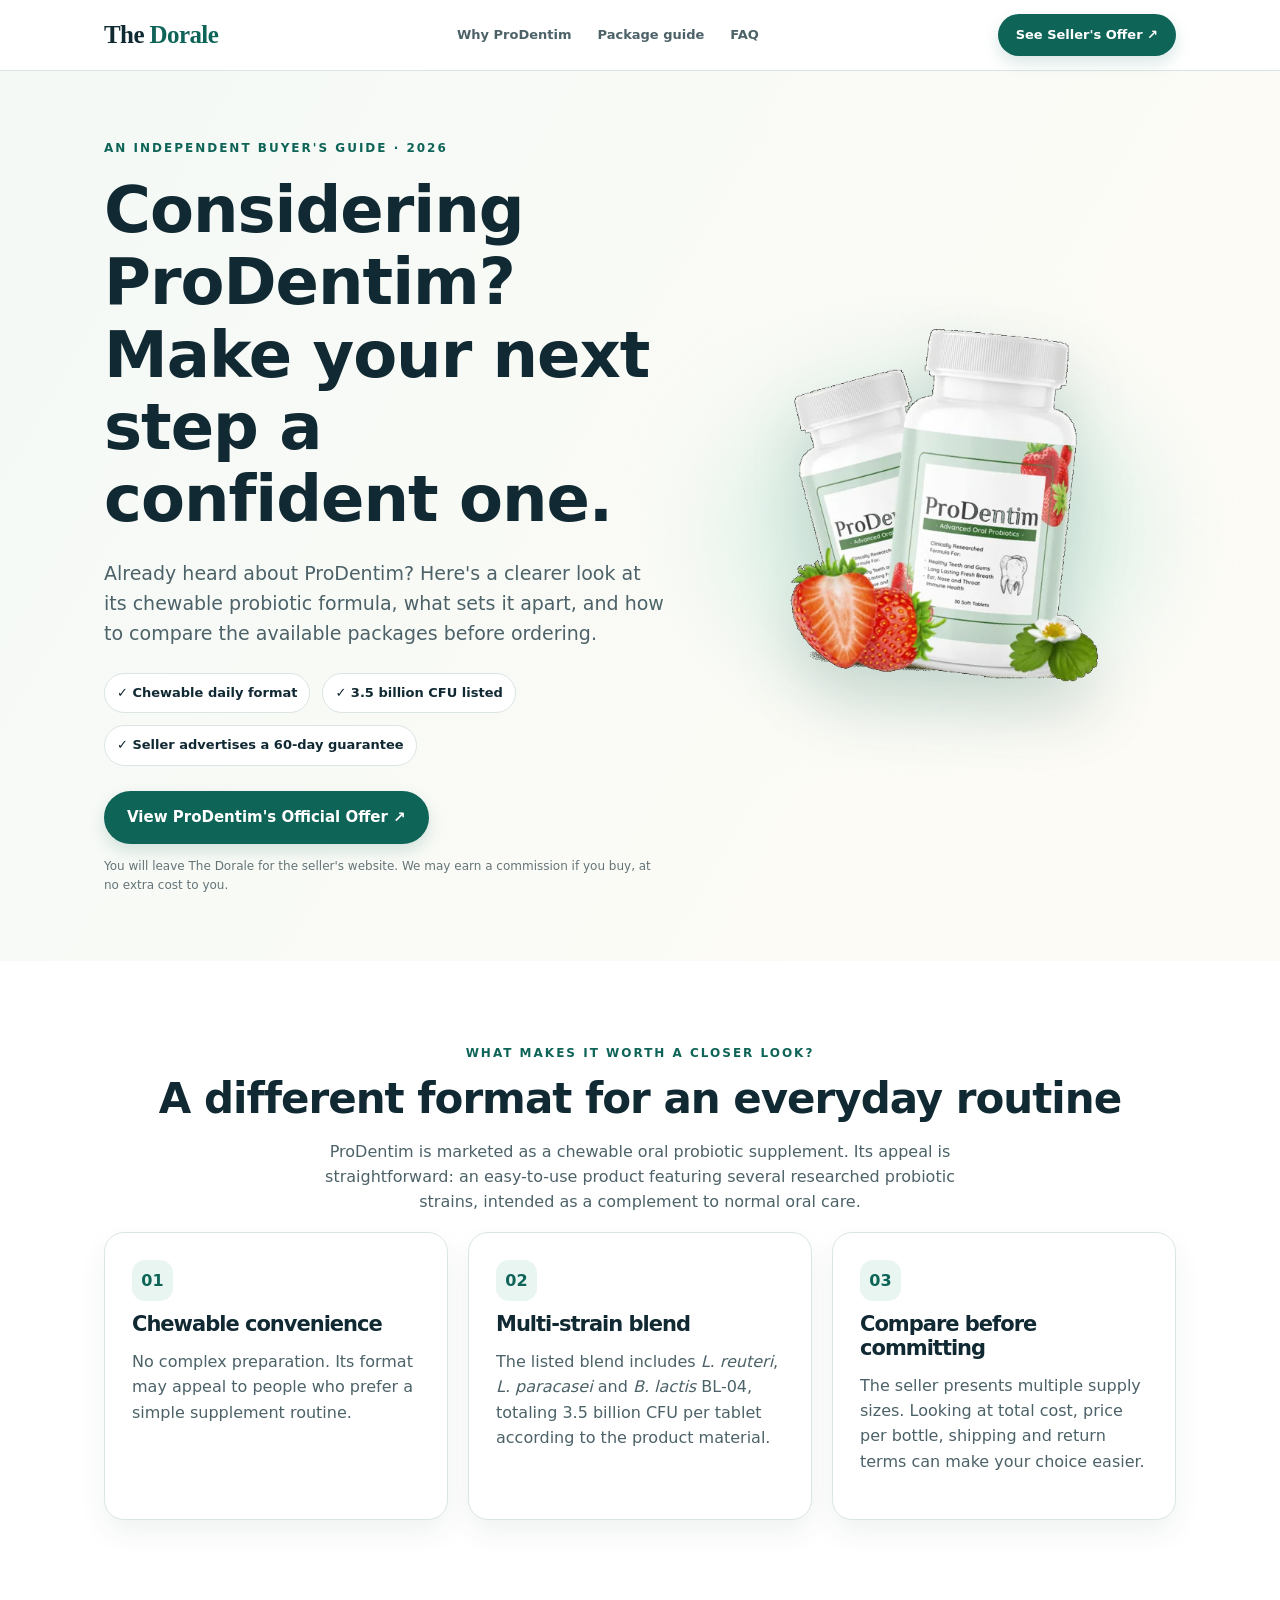
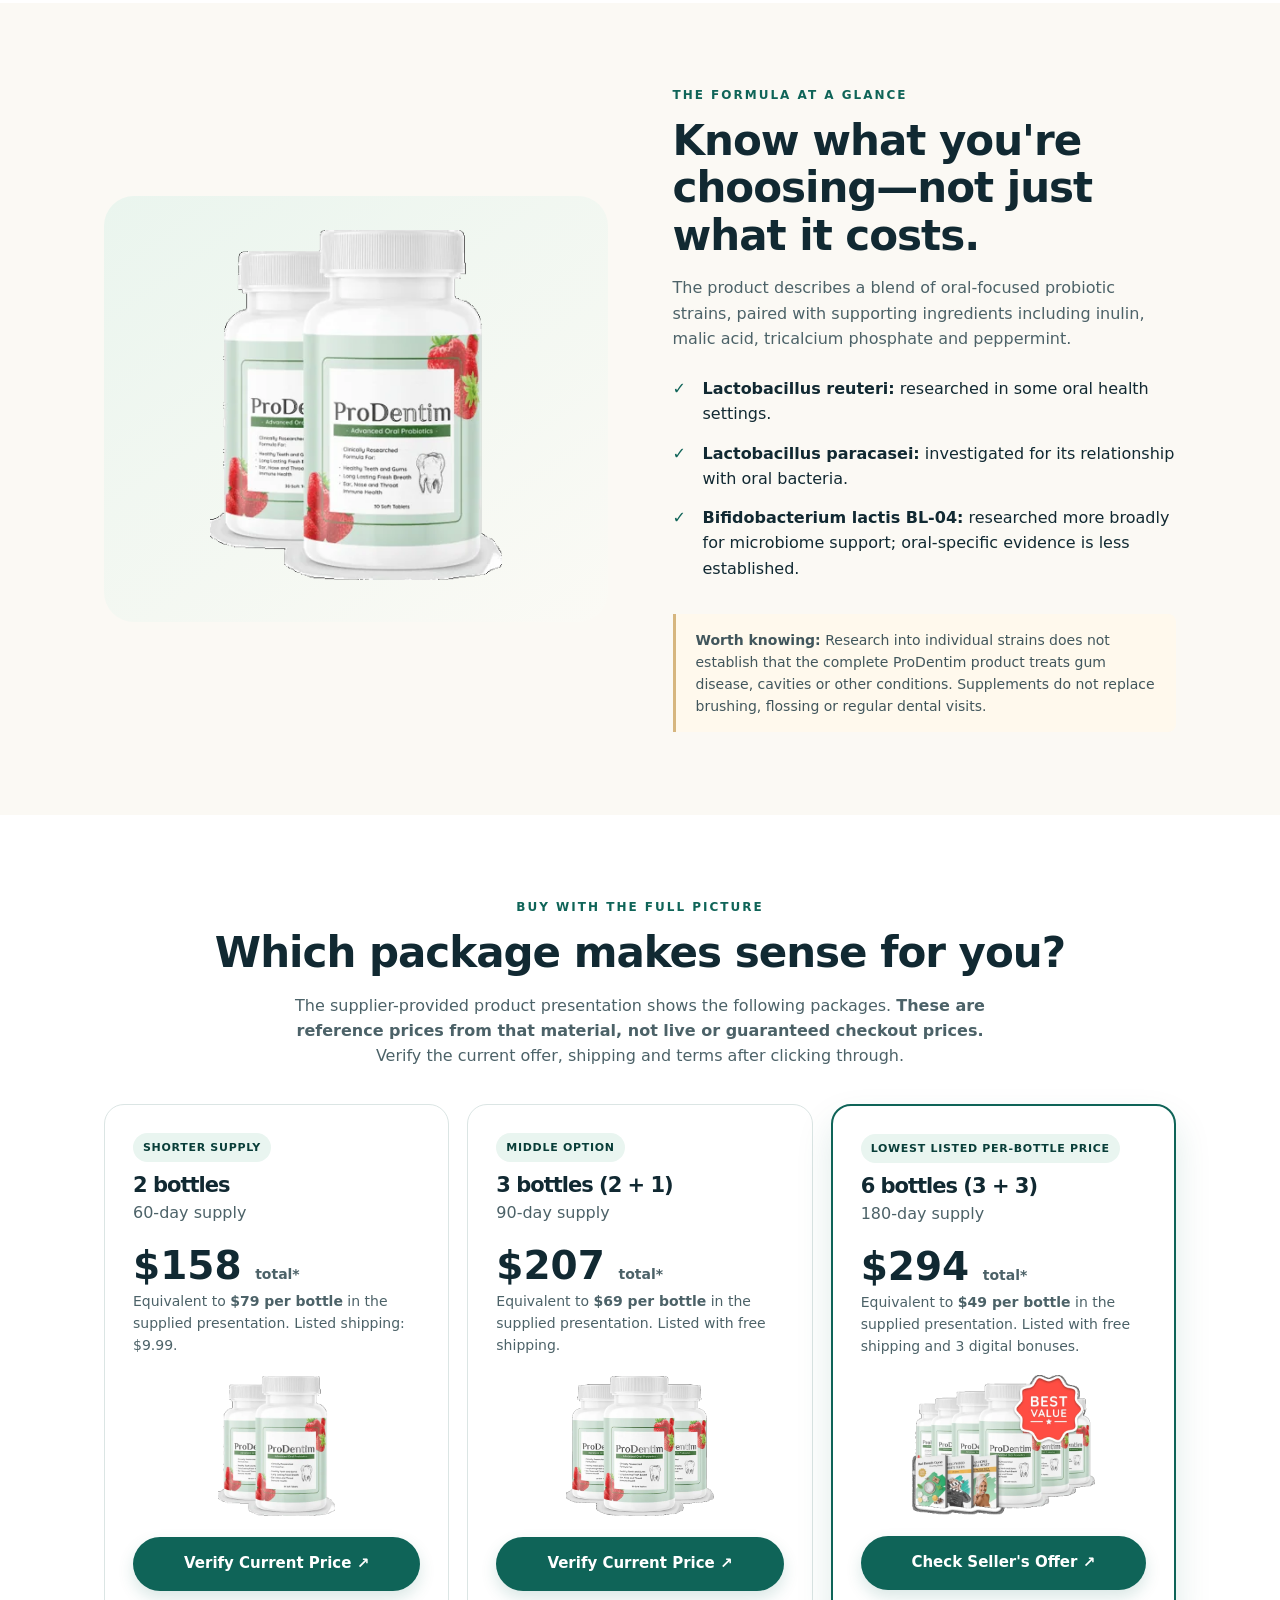
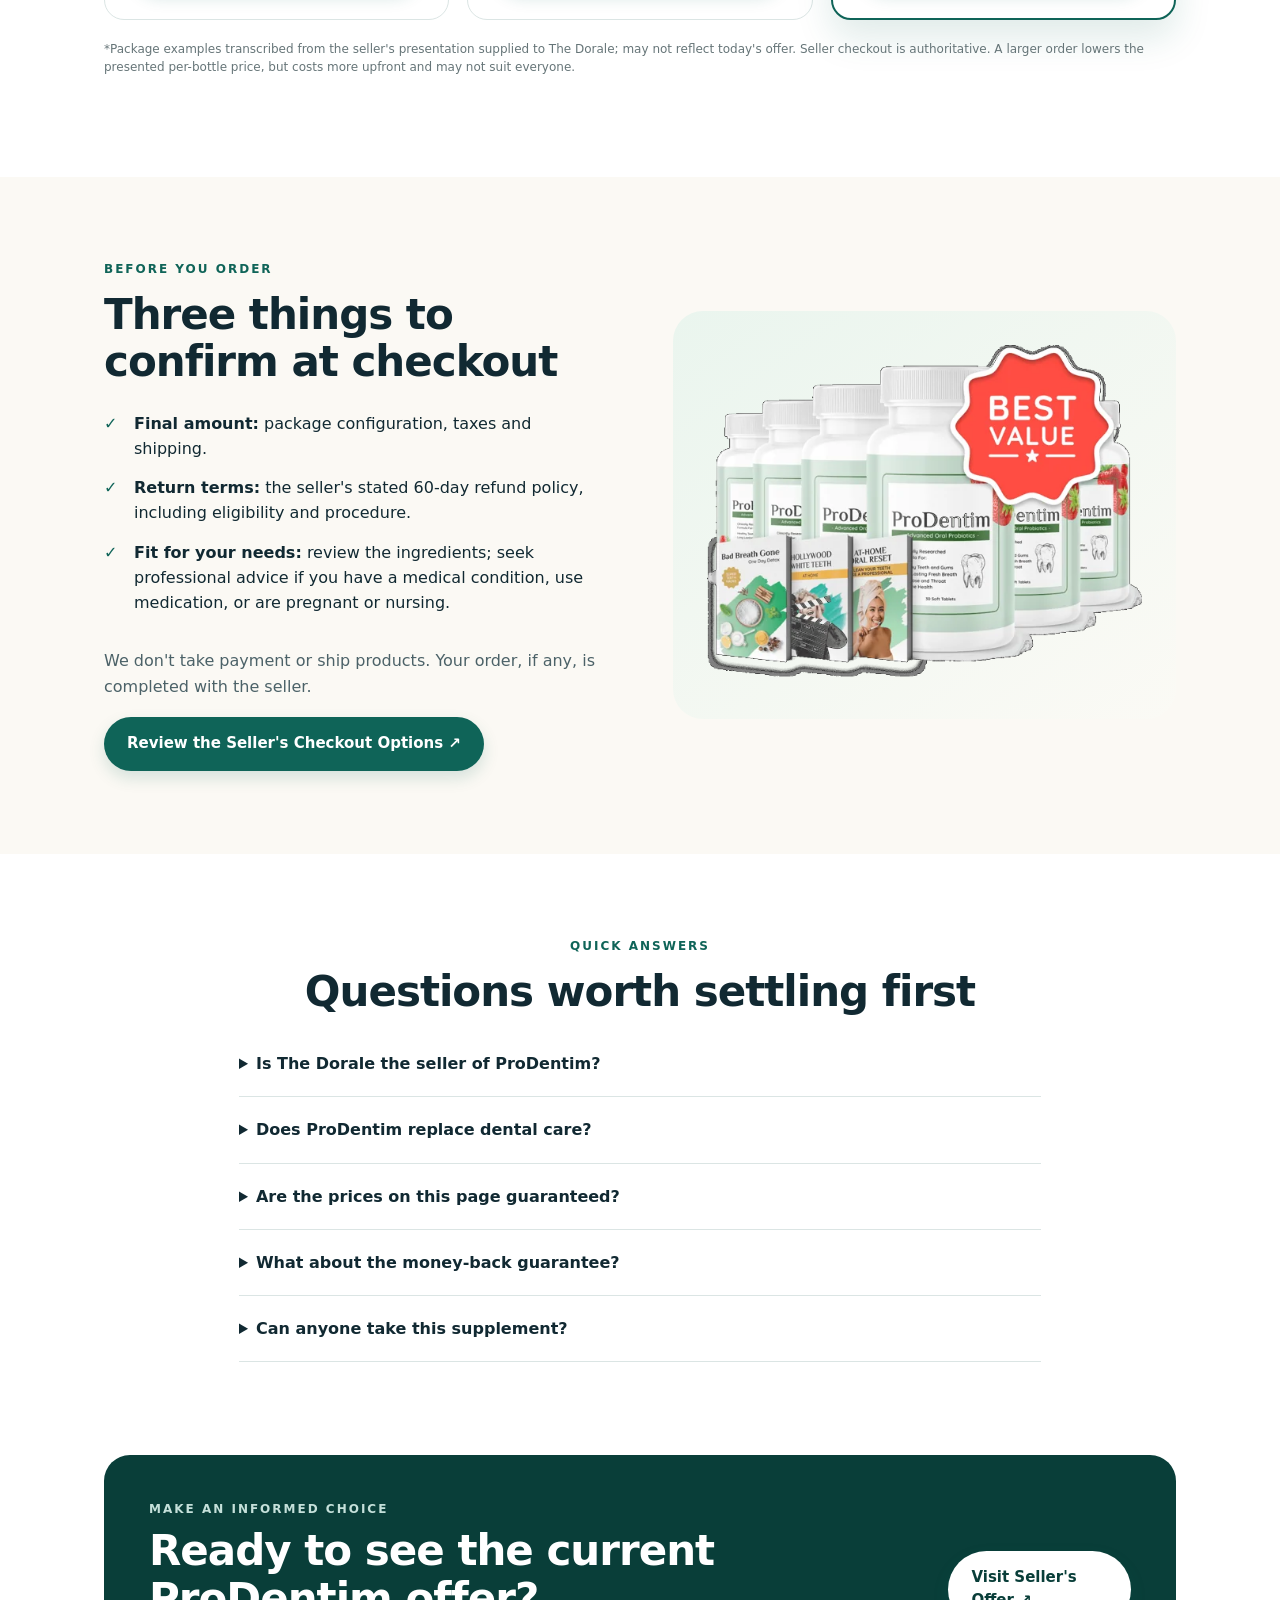
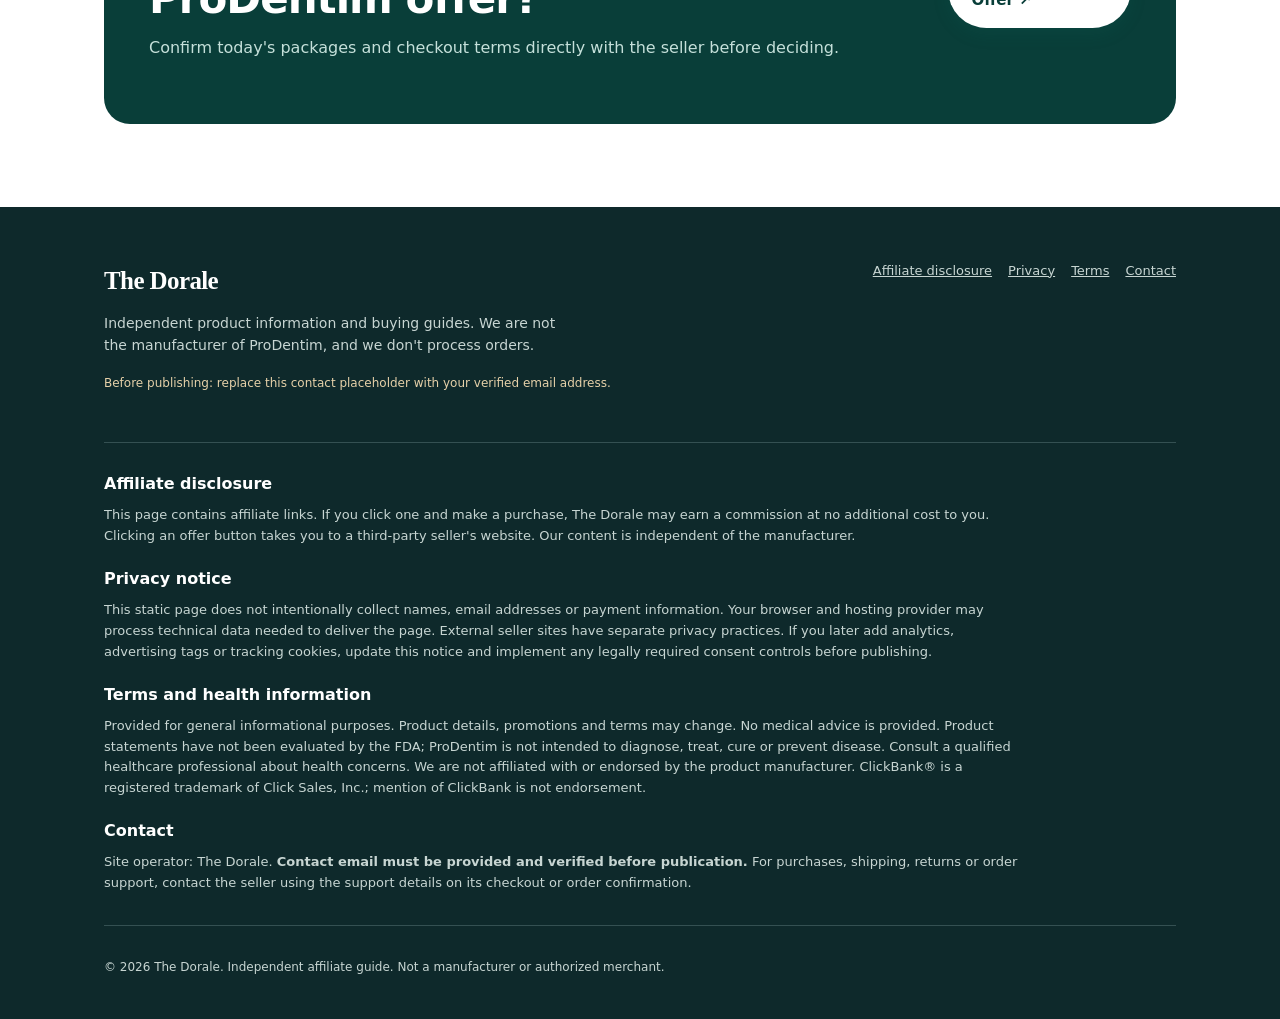
==== index.html @ 5e5d8839 "Rename index (1).html to index.html" ====
<!DOCTYPE html>
<html lang="en"><head><meta charset="utf-8"><meta name="viewport" content="width=device-width,initial-scale=1"><meta name="description" content="Explore ProDentim's oral probiotic formula, package comparison, practical considerations and the seller's current offer before you choose."><title>ProDentim Buying Guide | The Dorale</title><link rel="icon" href="[data-uri]"><style>
:root{--ink:#112932;--sub:#4c6268;--line:#dbe5e4;--forest:#0f6458;--dark:#093e39;--cream:#fbf9f4;--gold:#d6b67f;--mint:#e9f5f0}*{box-sizing:border-box}html{scroll-behavior:smooth}body{margin:0;color:var(--ink);font-family:Inter,ui-sans-serif,system-ui,-apple-system,BlinkMacSystemFont,'Segoe UI',sans-serif;background:#fff;font-size:16px;line-height:1.58}a{color:inherit}header{border-bottom:1px solid var(--line);background:#fff;position:sticky;top:0;z-index:10}nav,.wrap{max-width:1120px;margin:auto;padding-left:24px;padding-right:24px}nav{min-height:70px;display:flex;align-items:center;justify-content:space-between;gap:18px}.brand{font-family:Georgia,serif;font-size:25px;font-weight:700;letter-spacing:-.6px;text-decoration:none;white-space:nowrap}.brand span{color:var(--forest)}nav .links{display:flex;gap:26px;font-size:13px;font-weight:700;color:var(--sub)}nav .links a{text-decoration:none}nav .links a:hover{text-decoration:underline}.btn{display:inline-flex;align-items:center;justify-content:center;border-radius:100px;padding:15px 23px;border:0;background:var(--forest);color:#fff;text-decoration:none;font-weight:800;font-size:15px;box-shadow:0 7px 16px #0f645828;transition:transform .2s}.btn:hover{transform:translateY(-2px);background:var(--dark)}.btn.light{background:#fff;color:var(--dark)}.btn.small{padding:11px 18px;font-size:13px}.kicker{font-size:12px;text-transform:uppercase;letter-spacing:2px;font-weight:850;color:var(--forest)}h1,h2,h3{line-height:1.13;letter-spacing:-1px}h1{font-size:clamp(39px,5vw,66px);margin:16px 0 22px;max-width:650px}h2{font-size:clamp(29px,3.4vw,42px);margin:12px 0 16px}h3{font-size:21px;margin:12px 0}p{margin:0 0 18px;color:var(--sub)}.hero{background:linear-gradient(120deg,#f4f9f6 0%,#fcfbf6 74%);overflow:hidden}.hero-inner{display:grid;grid-template-columns:1.08fr .92fr;align-items:center;gap:30px;padding-top:68px;padding-bottom:66px}.lead{font-size:19px;max-width:615px}.hero-img{width:100%;display:block;filter:drop-shadow(0 32px 30px #123f3826)}.hero-photo{position:relative}.hero-photo:before{content:'';position:absolute;inset:11% 6% 4%;background:#ddf0e6;border-radius:50%;filter:blur(45px)}.hero-photo img{position:relative}.minor{color:#647477;font-size:12px;margin-top:13px}.tags{display:flex;flex-wrap:wrap;gap:12px;margin:25px 0}.tag{background:#fff;border:1px solid var(--line);border-radius:100px;padding:9px 12px;font-size:13px;color:var(--ink);font-weight:650}.section{padding:83px 0}.center{text-align:center}.center p{max-width:690px;margin-left:auto;margin-right:auto}.grid3{display:grid;grid-template-columns:repeat(3,minmax(0,1fr));gap:20px}.card{border:1px solid var(--line);border-radius:20px;padding:27px;background:#fff;box-shadow:0 13px 28px #073b3110}.number{display:inline-flex;align-items:center;justify-content:center;width:41px;height:41px;background:var(--mint);color:var(--forest);font-weight:900;border-radius:13px}.split{display:grid;grid-template-columns:1fr 1fr;gap:65px;align-items:center}.figure{background:linear-gradient(145deg,#eaf5ee,#fbfaf5);border-radius:30px;padding:34px;text-align:center}.figure img{width:100%;max-width:460px;max-height:350px;object-fit:contain}.checks{padding:0;margin:18px 0 26px;list-style:none}.checks li{padding:7px 0 7px 30px;position:relative}.checks li:before{content:'✓';position:absolute;left:0;color:var(--forest);font-weight:900}.offwhite{background:var(--cream)}.compare{display:grid;grid-template-columns:repeat(3,1fr);gap:18px;margin-top:35px}.price{border-radius:20px;border:1px solid var(--line);background:#fff;padding:28px;display:flex;flex-direction:column}.price.featured{border:2px solid var(--forest);box-shadow:0 18px 36px #0f645821}.pill{display:inline-block;align-self:flex-start;font-size:11px;letter-spacing:.7px;text-transform:uppercase;background:var(--mint);color:var(--dark);border-radius:80px;padding:6px 10px;font-weight:900}.price h3{margin-bottom:2px}.amount{font-weight:900;font-size:39px;color:var(--ink);line-height:1.2}.amount small{font-size:14px;font-weight:600;color:var(--sub)}.price .desc{font-size:14px;flex:1}.price .btn{margin-top:12px}.fine{font-size:12px;line-height:1.5;color:#667578}.banner{background:var(--dark);border-radius:26px;color:#fff;padding:45px;display:flex;align-items:center;justify-content:space-between;gap:25px}.banner p,.banner .kicker{color:#c5e0da}.banner h2{margin:8px 0 13px}.caution{border-left:3px solid var(--gold);padding:15px 20px;background:#fff9ed;font-size:14px;color:#41565c;border-radius:0 8px 8px 0}.faq details{border-bottom:1px solid var(--line);padding:20px 0}.faq summary{font-weight:800;cursor:pointer}.faq details p{padding-top:14px;margin-bottom:4px}.foot{background:#0e292b;color:#d5e2df;padding:54px 0 25px}.foot p,.foot a{color:#c7d5d2}.foot a{font-size:13px}.foot .brand{color:#fff}.foot-row{display:flex;justify-content:space-between;gap:30px;align-items:flex-start}.foot-links{display:flex;flex-wrap:wrap;gap:16px}.divider{height:1px;background:#345052;margin:32px 0}.policy{font-size:13px}.policy h3{font-size:16px;letter-spacing:0;margin-top:24px;color:#fff}.policy p{font-size:13px;max-width:920px}.sticky{display:none}.inline-link{color:var(--forest);font-weight:700}button{cursor:pointer}@media(max-width:800px){nav{min-height:64px}nav .links{display:none}.hero-inner,.split{grid-template-columns:1fr}.hero-inner{padding-top:42px;padding-bottom:44px}.hero-photo{max-width:530px;margin:auto}.grid3,.compare{grid-template-columns:1fr}.section{padding:60px 0}.split{gap:24px}.banner{display:block;padding:30px}.banner .btn{margin-top:10px}.foot-row{display:block}.foot-links{margin-top:24px}.sticky{display:block;position:fixed;bottom:0;z-index:12;left:0;right:0;background:#fffffff5;border-top:1px solid var(--line);padding:11px 18px;backdrop-filter:blur(10px)}.sticky .btn{width:100%}body{padding-bottom:70px}.btn.small{font-size:12px}}@media(prefers-reduced-motion:reduce){html{scroll-behavior:auto}.btn{transition:none}}
</style></head><body>
<header><nav><a class="brand" href="#top">The <span>Dorale</span></a><div class="links"><a href="#why">Why ProDentim</a><a href="#packages">Package guide</a><a href="#faq">FAQ</a></div><a class="btn small" href="https://31a717w-fi6vs-acwng61nw85f.hop.clickbank.net" target="_blank" rel="nofollow sponsored noopener">See Seller's Offer ↗</a></nav></header>
<main id="top"><section class="hero"><div class="wrap hero-inner"><div><div class="kicker">An independent buyer's guide · 2026</div><h1>Considering ProDentim? Make your next step a confident one.</h1><p class="lead">Already heard about ProDentim? Here's a clearer look at its chewable probiotic formula, what sets it apart, and how to compare the available packages before ordering.</p><div class="tags"><span class="tag">✓ Chewable daily format</span><span class="tag">✓ 3.5 billion CFU listed</span><span class="tag">✓ Seller advertises a 60-day guarantee</span></div><a class="btn" href="https://31a717w-fi6vs-acwng61nw85f.hop.clickbank.net" target="_blank" rel="nofollow sponsored noopener">View ProDentim's Official Offer ↗</a><div class="minor">You will leave The Dorale for the seller's website. We may earn a commission if you buy, at no extra cost to you.</div></div><div class="hero-photo"><img class="hero-img" src="[data-uri]" alt="ProDentim probiotic supplement bottles with fruit"></div></div></section>
<section class="section" id="why"><div class="wrap"><div class="center"><div class="kicker">What makes it worth a closer look?</div><h2>A different format for an everyday routine</h2><p>ProDentim is marketed as a chewable oral probiotic supplement. Its appeal is straightforward: an easy-to-use product featuring several researched probiotic strains, intended as a complement to normal oral care.</p></div><div class="grid3"><article class="card"><div class="number">01</div><h3>Chewable convenience</h3><p>No complex preparation. Its format may appeal to people who prefer a simple supplement routine.</p></article><article class="card"><div class="number">02</div><h3>Multi-strain blend</h3><p>The listed blend includes <em>L. reuteri</em>, <em>L. paracasei</em> and <em>B. lactis</em> BL-04, totaling 3.5 billion CFU per tablet according to the product material.</p></article><article class="card"><div class="number">03</div><h3>Compare before committing</h3><p>The seller presents multiple supply sizes. Looking at total cost, price per bottle, shipping and return terms can make your choice easier.</p></article></div></div></section>
<section class="section offwhite"><div class="wrap split"><div class="figure"><img loading="lazy" src="[data-uri]" alt="ProDentim bottle product photograph"></div><div><div class="kicker">The formula at a glance</div><h2>Know what you're choosing—not just what it costs.</h2><p>The product describes a blend of oral-focused probiotic strains, paired with supporting ingredients including inulin, malic acid, tricalcium phosphate and peppermint.</p><ul class="checks"><li><strong>Lactobacillus reuteri:</strong> researched in some oral health settings.</li><li><strong>Lactobacillus paracasei:</strong> investigated for its relationship with oral bacteria.</li><li><strong>Bifidobacterium lactis BL-04:</strong> researched more broadly for microbiome support; oral-specific evidence is less established.</li></ul><div class="caution"><strong>Worth knowing:</strong> Research into individual strains does not establish that the complete ProDentim product treats gum disease, cavities or other conditions. Supplements do not replace brushing, flossing or regular dental visits.</div></div></div></section>
<section class="section" id="packages"><div class="wrap"><div class="center"><div class="kicker">Buy with the full picture</div><h2>Which package makes sense for you?</h2><p>The supplier-provided product presentation shows the following packages. <strong>These are reference prices from that material, not live or guaranteed checkout prices.</strong> Verify the current offer, shipping and terms after clicking through.</p></div><div class="compare"><article class="price"><span class="pill">Shorter supply</span><h3>2 bottles</h3><p>60-day supply</p><div class="amount">$158 <small>total*</small></div><p class="desc">Equivalent to <strong>$79 per bottle</strong> in the supplied presentation. Listed shipping: $9.99.</p><img loading="lazy" src="[data-uri]" alt="ProDentim bottles" style="max-height:140px;object-fit:contain;margin-bottom:9px"><a class="btn" href="https://31a717w-fi6vs-acwng61nw85f.hop.clickbank.net" target="_blank" rel="nofollow sponsored noopener">Verify Current Price ↗</a></article><article class="price"><span class="pill">Middle option</span><h3>3 bottles (2 + 1)</h3><p>90-day supply</p><div class="amount">$207 <small>total*</small></div><p class="desc">Equivalent to <strong>$69 per bottle</strong> in the supplied presentation. Listed with free shipping.</p><img loading="lazy" src="[data-uri]" alt="Three ProDentim bottles" style="max-height:140px;object-fit:contain;margin-bottom:9px"><a class="btn" href="https://31a717w-fi6vs-acwng61nw85f.hop.clickbank.net" target="_blank" rel="nofollow sponsored noopener">Verify Current Price ↗</a></article><article class="price featured"><span class="pill">Lowest listed per-bottle price</span><h3>6 bottles (3 + 3)</h3><p>180-day supply</p><div class="amount">$294 <small>total*</small></div><p class="desc">Equivalent to <strong>$49 per bottle</strong> in the supplied presentation. Listed with free shipping and 3 digital bonuses.</p><img loading="lazy" src="[data-uri]" alt="Six ProDentim bottles" style="max-height:140px;object-fit:contain;margin-bottom:9px"><a class="btn" href="https://31a717w-fi6vs-acwng61nw85f.hop.clickbank.net" target="_blank" rel="nofollow sponsored noopener">Check Seller's Offer ↗</a></article></div><p class="fine" style="margin-top:20px">*Package examples transcribed from the seller's presentation supplied to The Dorale; may not reflect today's offer. Seller checkout is authoritative. A larger order lowers the presented per-bottle price, but costs more upfront and may not suit everyone.</p></div></section>
<section class="section offwhite"><div class="wrap split"><div><div class="kicker">Before you order</div><h2>Three things to confirm at checkout</h2><ul class="checks"><li><strong>Final amount:</strong> package configuration, taxes and shipping.</li><li><strong>Return terms:</strong> the seller's stated 60-day refund policy, including eligibility and procedure.</li><li><strong>Fit for your needs:</strong> review the ingredients; seek professional advice if you have a medical condition, use medication, or are pregnant or nursing.</li></ul><p>We don't take payment or ship products. Your order, if any, is completed with the seller.</p><a class="btn" href="https://31a717w-fi6vs-acwng61nw85f.hop.clickbank.net" target="_blank" rel="nofollow sponsored noopener">Review the Seller's Checkout Options ↗</a></div><div class="figure"><img loading="lazy" src="[data-uri]" alt="ProDentim multi-bottle pack"></div></div></section>
<section class="section" id="faq"><div class="wrap" style="max-width:850px"><div class="center"><div class="kicker">Quick answers</div><h2>Questions worth settling first</h2></div><div class="faq"><details><summary>Is The Dorale the seller of ProDentim?</summary><p>No. The Dorale is an independent affiliate information site. All ordering and payment take place on the linked seller's website; we may receive a commission.</p></details><details><summary>Does ProDentim replace dental care?</summary><p>No. It should not replace routine brushing, flossing, regular dental appointments, or prescribed care. The overall product has not been established as a treatment for oral disease.</p></details><details><summary>Are the prices on this page guaranteed?</summary><p>No. We display package examples from a supplier-provided presentation. The seller's live checkout controls final price, taxes, shipping and availability.</p></details><details><summary>What about the money-back guarantee?</summary><p>The supplied seller materials advertise a 60-day money-back guarantee. Please review the current written refund policy and conditions directly on the seller's website before purchasing.</p></details><details><summary>Can anyone take this supplement?</summary><p>Not necessarily. Review the ingredients and consult an appropriate healthcare professional before using supplements, particularly if you have health conditions, take medication, or are pregnant or nursing.</p></details></div></div></section>
<section class="section" style="padding-top:10px"><div class="wrap"><div class="banner"><div><div class="kicker">Make an informed choice</div><h2>Ready to see the current ProDentim offer?</h2><p>Confirm today's packages and checkout terms directly with the seller before deciding.</p></div><a class="btn light" href="https://31a717w-fi6vs-acwng61nw85f.hop.clickbank.net" target="_blank" rel="nofollow sponsored noopener">Visit Seller's Offer ↗</a></div></div></section></main>
<footer class="foot"><div class="wrap"><div class="foot-row"><div><div class="brand">The Dorale</div><p style="max-width:475px;margin-top:12px;font-size:14px">Independent product information and buying guides. We are not the manufacturer of ProDentim, and we don't process orders.</p><p class="fine" style="color:#e6d1a9">Before publishing: replace this contact placeholder with your verified email address.</p></div><div class="foot-links"><a href="#affiliate">Affiliate disclosure</a><a href="#privacy">Privacy</a><a href="#terms">Terms</a><a href="#contact">Contact</a></div></div><div class="divider"></div><div class="policy"><section id="affiliate"><h3>Affiliate disclosure</h3><p>This page contains affiliate links. If you click one and make a purchase, The Dorale may earn a commission at no additional cost to you. Clicking an offer button takes you to a third-party seller's website. Our content is independent of the manufacturer.</p></section><section id="privacy"><h3>Privacy notice</h3><p>This static page does not intentionally collect names, email addresses or payment information. Your browser and hosting provider may process technical data needed to deliver the page. External seller sites have separate privacy practices. If you later add analytics, advertising tags or tracking cookies, update this notice and implement any legally required consent controls before publishing.</p></section><section id="terms"><h3>Terms and health information</h3><p>Provided for general informational purposes. Product details, promotions and terms may change. No medical advice is provided. Product statements have not been evaluated by the FDA; ProDentim is not intended to diagnose, treat, cure or prevent disease. Consult a qualified healthcare professional about health concerns. We are not affiliated with or endorsed by the product manufacturer. ClickBank® is a registered trademark of Click Sales, Inc.; mention of ClickBank is not endorsement.</p></section><section id="contact"><h3>Contact</h3><p>Site operator: The Dorale. <strong>Contact email must be provided and verified before publication.</strong> For purchases, shipping, returns or order support, contact the seller using the support details on its checkout or order confirmation.</p></section></div><div class="divider"></div><p class="fine" style="color:#c7d5d2">© 2026 The Dorale. Independent affiliate guide. Not a manufacturer or authorized merchant.</p></div></footer>
<div class="sticky"><a class="btn" href="https://31a717w-fi6vs-acwng61nw85f.hop.clickbank.net" target="_blank" rel="nofollow sponsored noopener">Check Current ProDentim Offer ↗</a></div></body></html>
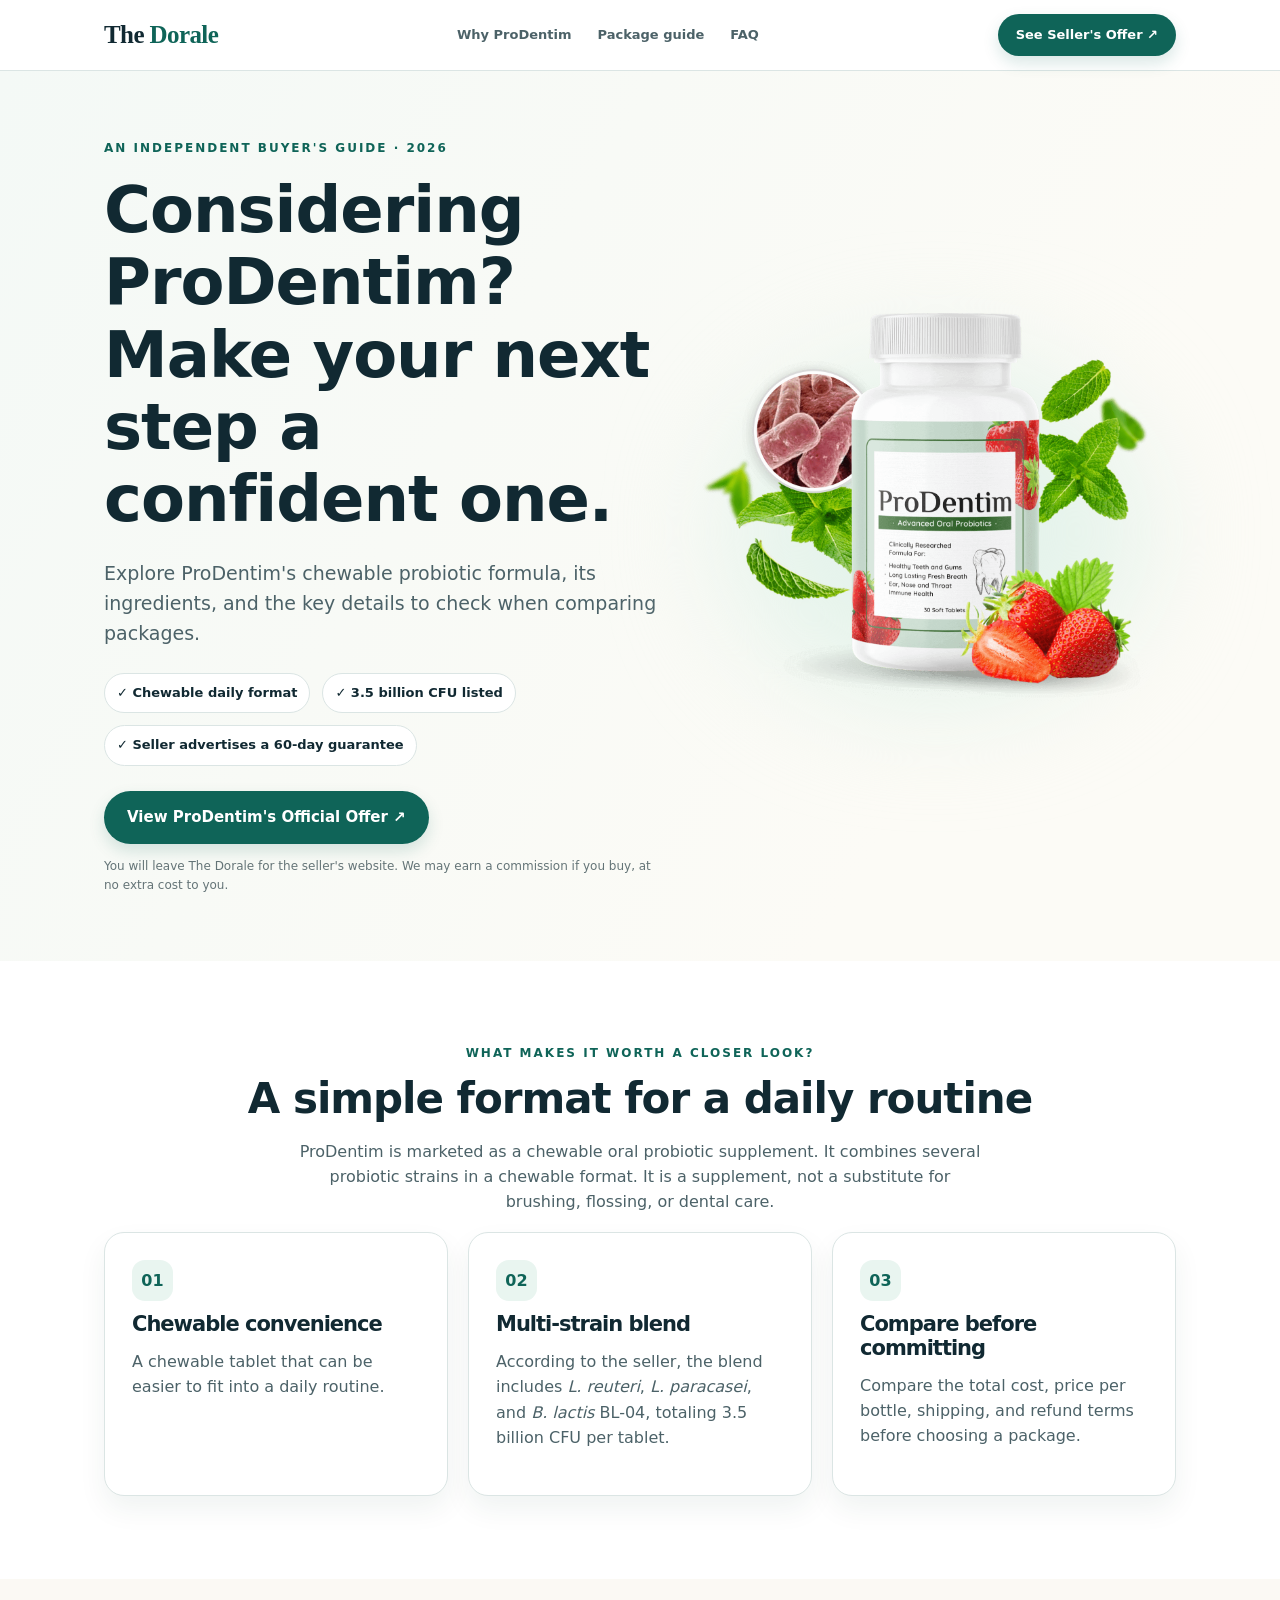
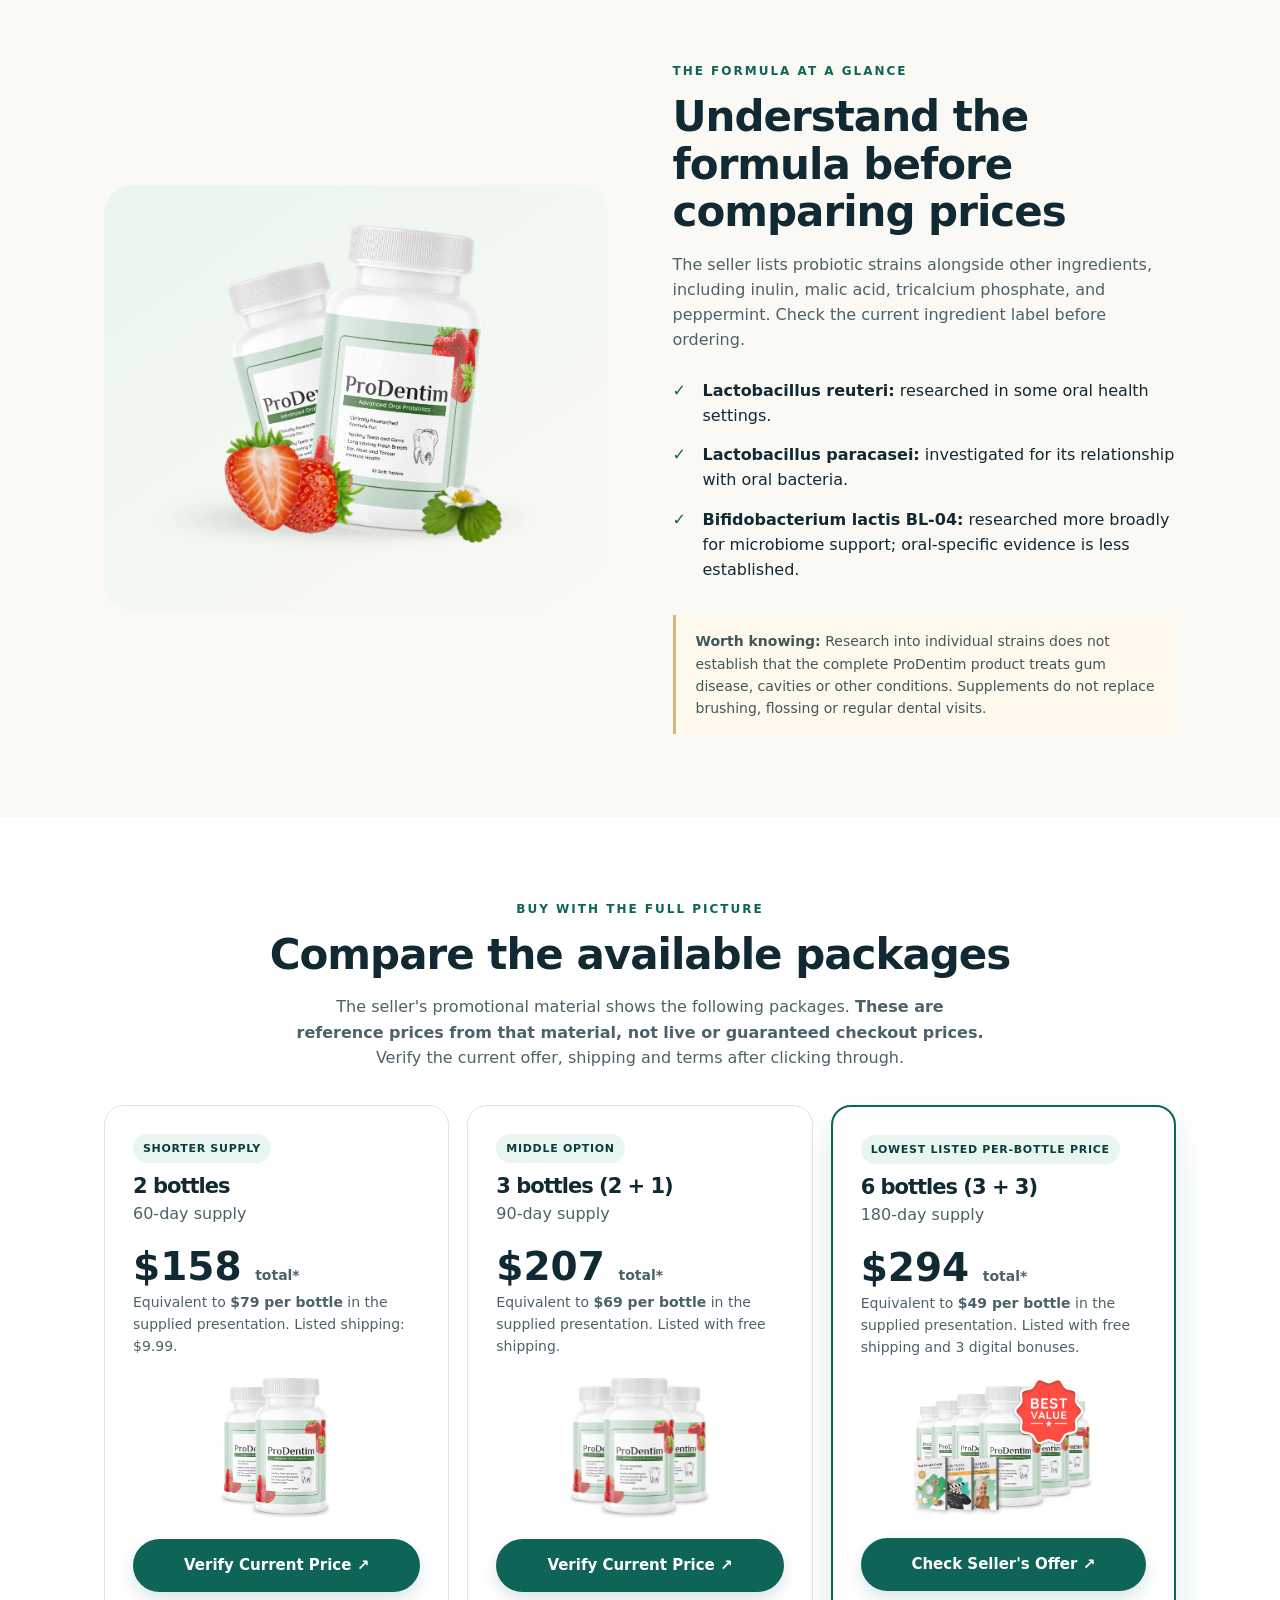
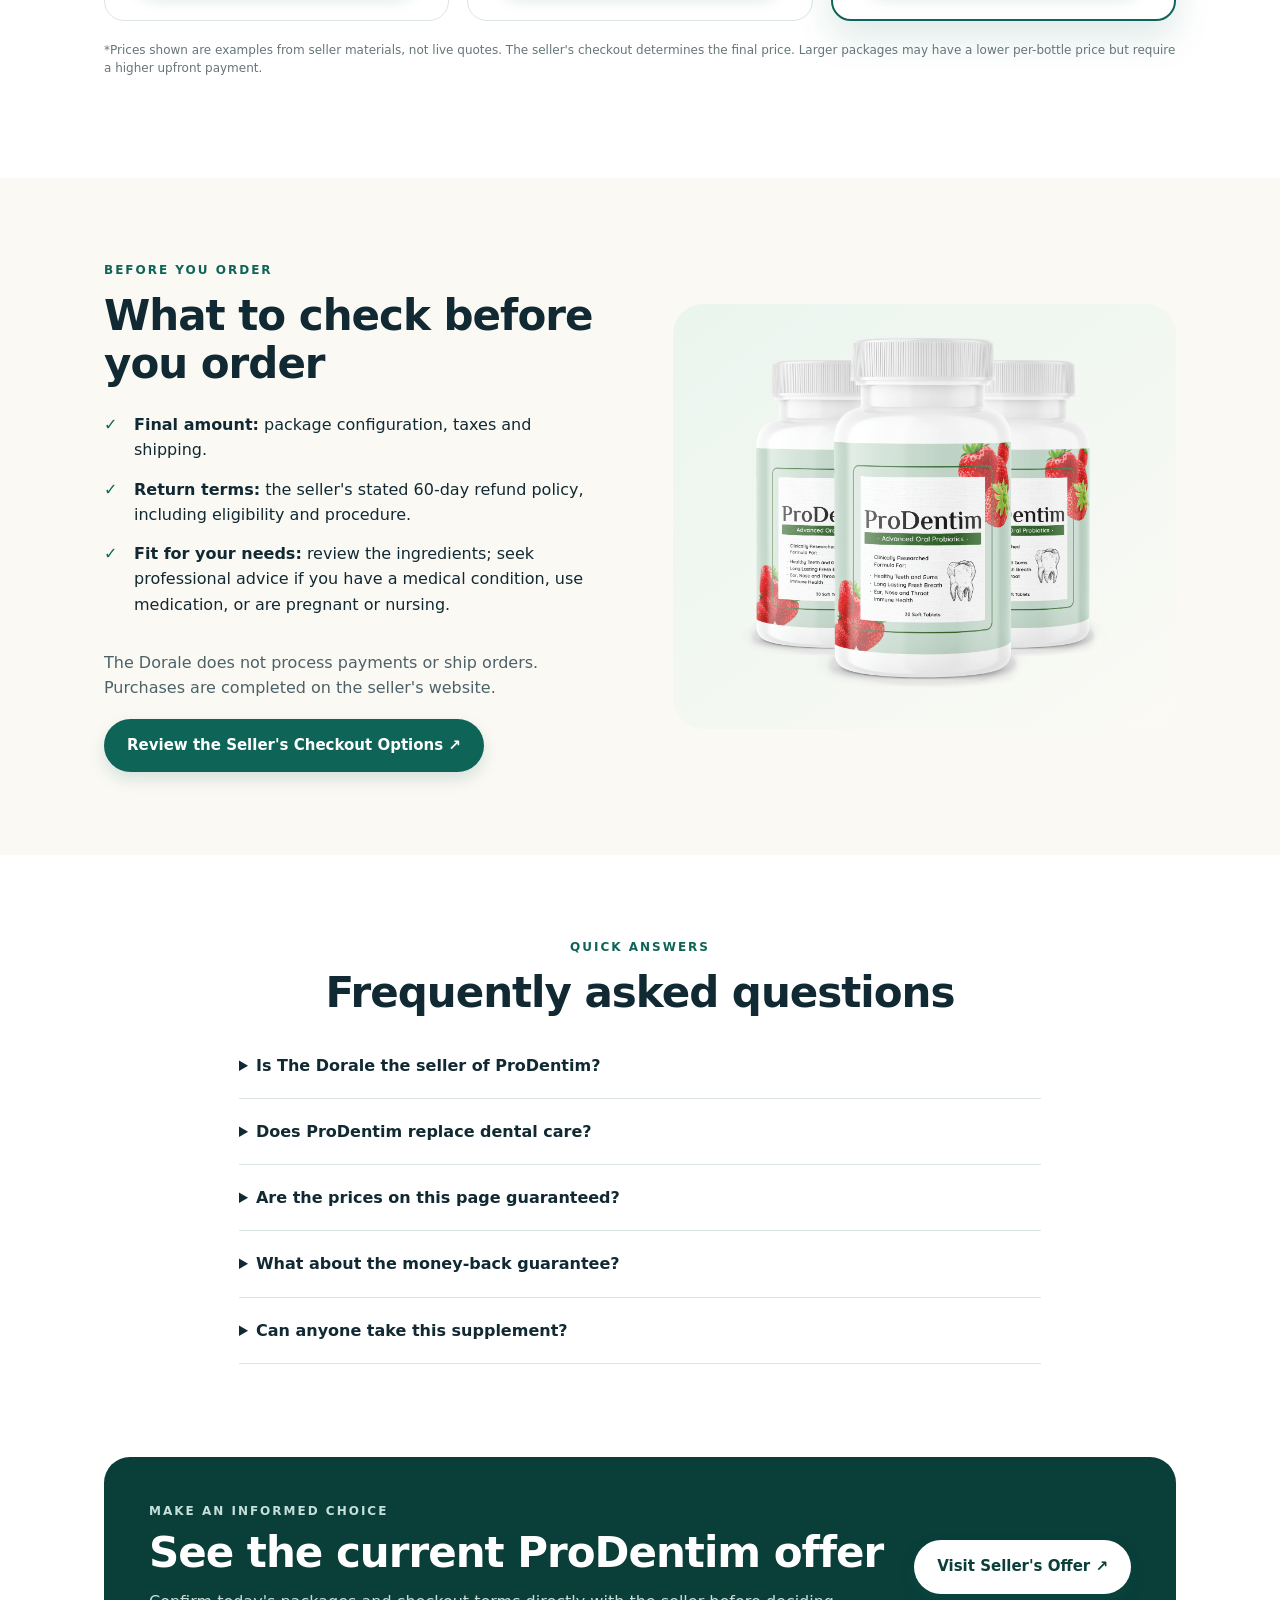
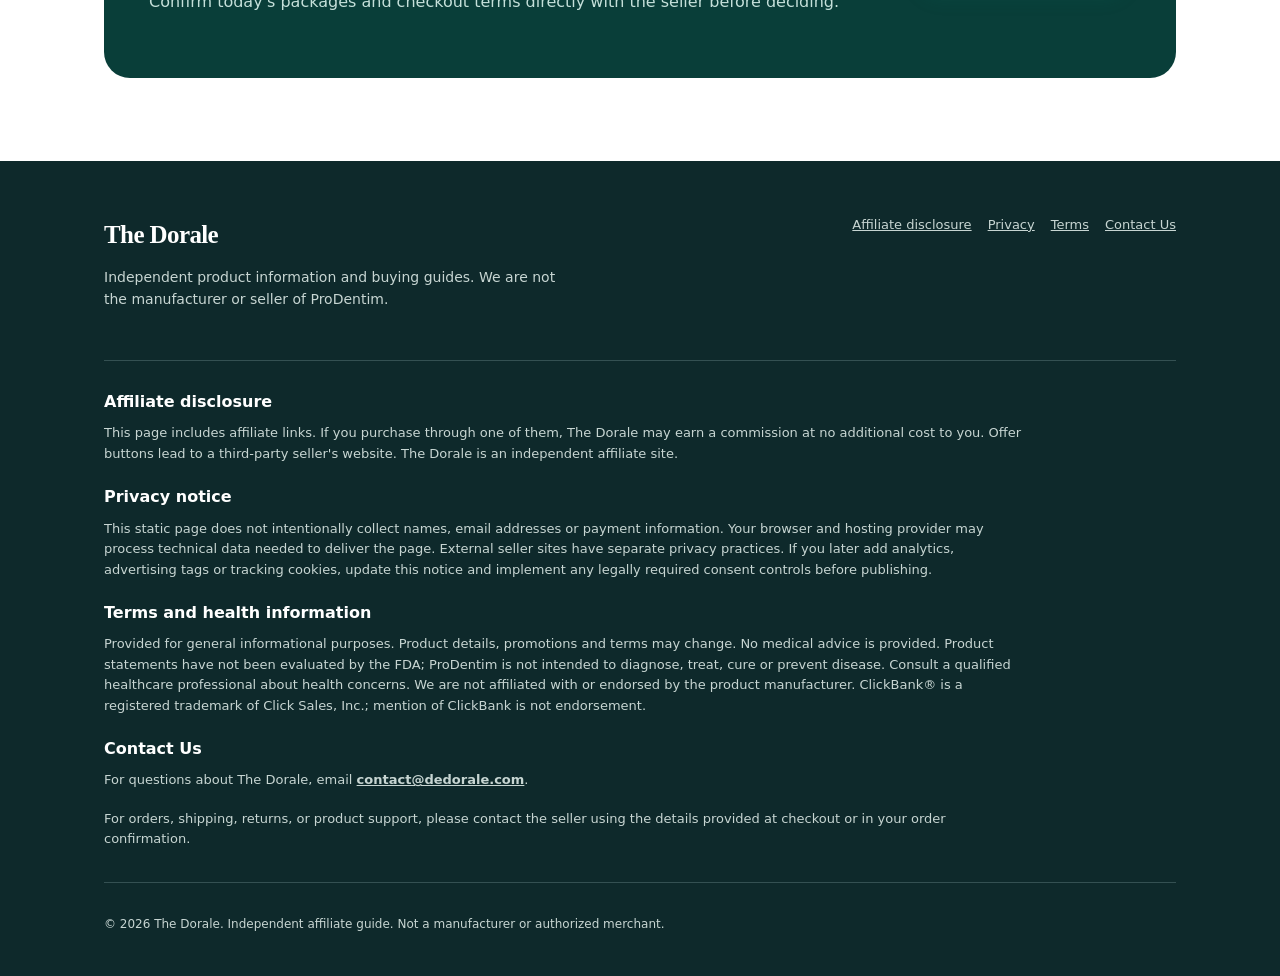
==== commit 31f1767a: "Add files via upload" ====
--- a/index.html
+++ b/index.html
@@ -1,14 +1,16 @@
 <!DOCTYPE html>
-<html lang="en"><head><meta charset="utf-8"><meta name="viewport" content="width=device-width,initial-scale=1"><meta name="description" content="Explore ProDentim's oral probiotic formula, package comparison, practical considerations and the seller's current offer before you choose."><title>ProDentim Buying Guide | The Dorale</title><link rel="icon" href="[data-uri]"><style>
-:root{--ink:#112932;--sub:#4c6268;--line:#dbe5e4;--forest:#0f6458;--dark:#093e39;--cream:#fbf9f4;--gold:#d6b67f;--mint:#e9f5f0}*{box-sizing:border-box}html{scroll-behavior:smooth}body{margin:0;color:var(--ink);font-family:Inter,ui-sans-serif,system-ui,-apple-system,BlinkMacSystemFont,'Segoe UI',sans-serif;background:#fff;font-size:16px;line-height:1.58}a{color:inherit}header{border-bottom:1px solid var(--line);background:#fff;position:sticky;top:0;z-index:10}nav,.wrap{max-width:1120px;margin:auto;padding-left:24px;padding-right:24px}nav{min-height:70px;display:flex;align-items:center;justify-content:space-between;gap:18px}.brand{font-family:Georgia,serif;font-size:25px;font-weight:700;letter-spacing:-.6px;text-decoration:none;white-space:nowrap}.brand span{color:var(--forest)}nav .links{display:flex;gap:26px;font-size:13px;font-weight:700;color:var(--sub)}nav .links a{text-decoration:none}nav .links a:hover{text-decoration:underline}.btn{display:inline-flex;align-items:center;justify-content:center;border-radius:100px;padding:15px 23px;border:0;background:var(--forest);color:#fff;text-decoration:none;font-weight:800;font-size:15px;box-shadow:0 7px 16px #0f645828;transition:transform .2s}.btn:hover{transform:translateY(-2px);background:var(--dark)}.btn.light{background:#fff;color:var(--dark)}.btn.small{padding:11px 18px;font-size:13px}.kicker{font-size:12px;text-transform:uppercase;letter-spacing:2px;font-weight:850;color:var(--forest)}h1,h2,h3{line-height:1.13;letter-spacing:-1px}h1{font-size:clamp(39px,5vw,66px);margin:16px 0 22px;max-width:650px}h2{font-size:clamp(29px,3.4vw,42px);margin:12px 0 16px}h3{font-size:21px;margin:12px 0}p{margin:0 0 18px;color:var(--sub)}.hero{background:linear-gradient(120deg,#f4f9f6 0%,#fcfbf6 74%);overflow:hidden}.hero-inner{display:grid;grid-template-columns:1.08fr .92fr;align-items:center;gap:30px;padding-top:68px;padding-bottom:66px}.lead{font-size:19px;max-width:615px}.hero-img{width:100%;display:block;filter:drop-shadow(0 32px 30px #123f3826)}.hero-photo{position:relative}.hero-photo:before{content:'';position:absolute;inset:11% 6% 4%;background:#ddf0e6;border-radius:50%;filter:blur(45px)}.hero-photo img{position:relative}.minor{color:#647477;font-size:12px;margin-top:13px}.tags{display:flex;flex-wrap:wrap;gap:12px;margin:25px 0}.tag{background:#fff;border:1px solid var(--line);border-radius:100px;padding:9px 12px;font-size:13px;color:var(--ink);font-weight:650}.section{padding:83px 0}.center{text-align:center}.center p{max-width:690px;margin-left:auto;margin-right:auto}.grid3{display:grid;grid-template-columns:repeat(3,minmax(0,1fr));gap:20px}.card{border:1px solid var(--line);border-radius:20px;padding:27px;background:#fff;box-shadow:0 13px 28px #073b3110}.number{display:inline-flex;align-items:center;justify-content:center;width:41px;height:41px;background:var(--mint);color:var(--forest);font-weight:900;border-radius:13px}.split{display:grid;grid-template-columns:1fr 1fr;gap:65px;align-items:center}.figure{background:linear-gradient(145deg,#eaf5ee,#fbfaf5);border-radius:30px;padding:34px;text-align:center}.figure img{width:100%;max-width:460px;max-height:350px;object-fit:contain}.checks{padding:0;margin:18px 0 26px;list-style:none}.checks li{padding:7px 0 7px 30px;position:relative}.checks li:before{content:'✓';position:absolute;left:0;color:var(--forest);font-weight:900}.offwhite{background:var(--cream)}.compare{display:grid;grid-template-columns:repeat(3,1fr);gap:18px;margin-top:35px}.price{border-radius:20px;border:1px solid var(--line);background:#fff;padding:28px;display:flex;flex-direction:column}.price.featured{border:2px solid var(--forest);box-shadow:0 18px 36px #0f645821}.pill{display:inline-block;align-self:flex-start;font-size:11px;letter-spacing:.7px;text-transform:uppercase;background:var(--mint);color:var(--dark);border-radius:80px;padding:6px 10px;font-weight:900}.price h3{margin-bottom:2px}.amount{font-weight:900;font-size:39px;color:var(--ink);line-height:1.2}.amount small{font-size:14px;font-weight:600;color:var(--sub)}.price .desc{font-size:14px;flex:1}.price .btn{margin-top:12px}.fine{font-size:12px;line-height:1.5;color:#667578}.banner{background:var(--dark);border-radius:26px;color:#fff;padding:45px;display:flex;align-items:center;justify-content:space-between;gap:25px}.banner p,.banner .kicker{color:#c5e0da}.banner h2{margin:8px 0 13px}.caution{border-left:3px solid var(--gold);padding:15px 20px;background:#fff9ed;font-size:14px;color:#41565c;border-radius:0 8px 8px 0}.faq details{border-bottom:1px solid var(--line);padding:20px 0}.faq summary{font-weight:800;cursor:pointer}.faq details p{padding-top:14px;margin-bottom:4px}.foot{background:#0e292b;color:#d5e2df;padding:54px 0 25px}.foot p,.foot a{color:#c7d5d2}.foot a{font-size:13px}.foot .brand{color:#fff}.foot-row{display:flex;justify-content:space-between;gap:30px;align-items:flex-start}.foot-links{display:flex;flex-wrap:wrap;gap:16px}.divider{height:1px;background:#345052;margin:32px 0}.policy{font-size:13px}.policy h3{font-size:16px;letter-spacing:0;margin-top:24px;color:#fff}.policy p{font-size:13px;max-width:920px}.sticky{display:none}.inline-link{color:var(--forest);font-weight:700}button{cursor:pointer}@media(max-width:800px){nav{min-height:64px}nav .links{display:none}.hero-inner,.split{grid-template-columns:1fr}.hero-inner{padding-top:42px;padding-bottom:44px}.hero-photo{max-width:530px;margin:auto}.grid3,.compare{grid-template-columns:1fr}.section{padding:60px 0}.split{gap:24px}.banner{display:block;padding:30px}.banner .btn{margin-top:10px}.foot-row{display:block}.foot-links{margin-top:24px}.sticky{display:block;position:fixed;bottom:0;z-index:12;left:0;right:0;background:#fffffff5;border-top:1px solid var(--line);padding:11px 18px;backdrop-filter:blur(10px)}.sticky .btn{width:100%}body{padding-bottom:70px}.btn.small{font-size:12px}}@media(prefers-reduced-motion:reduce){html{scroll-behavior:auto}.btn{transition:none}}
+<html lang="en"><head><meta charset="utf-8"/><meta content="width=device-width,initial-scale=1" name="viewport"/><meta content="Explore ProDentim's oral probiotic formula, package comparison, practical considerations and the seller's current offer before you choose." name="description"/><title>ProDentim Buying Guide | The Dorale</title><link href="[data-uri]" rel="icon"/><style>
+:root{--ink:#112932;--sub:#4c6268;--line:#dbe5e4;--forest:#0f6458;--dark:#093e39;--cream:#fbf9f4;--gold:#d6b67f;--mint:#e9f5f0}*{box-sizing:border-box}html{scroll-behavior:smooth}body{margin:0;color:var(--ink);font-family:Inter,ui-sans-serif,system-ui,-apple-system,BlinkMacSystemFont,'Segoe UI',sans-serif;background:#fff;font-size:16px;line-height:1.58}a{color:inherit}header{border-bottom:1px solid var(--line);background:#fff;position:sticky;top:0;z-index:10}nav,.wrap{max-width:1120px;margin:auto;padding-left:24px;padding-right:24px}nav{min-height:70px;display:flex;align-items:center;justify-content:space-between;gap:18px}.brand{font-family:Georgia,serif;font-size:25px;font-weight:700;letter-spacing:-.6px;text-decoration:none;white-space:nowrap}.brand span{color:var(--forest)}nav .links{display:flex;gap:26px;font-size:13px;font-weight:700;color:var(--sub)}nav .links a{text-decoration:none}nav .links a:hover{text-decoration:underline}.btn{display:inline-flex;align-items:center;justify-content:center;border-radius:100px;padding:15px 23px;border:0;background:var(--forest);color:#fff;text-decoration:none;font-weight:800;font-size:15px;box-shadow:0 7px 16px #0f645828;transition:transform .2s}.btn:hover{transform:translateY(-2px);background:var(--dark)}.btn.light{background:#fff;color:var(--dark)}.btn.small{padding:11px 18px;font-size:13px}.kicker{font-size:12px;text-transform:uppercase;letter-spacing:2px;font-weight:850;color:var(--forest)}h1,h2,h3{line-height:1.13;letter-spacing:-1px}h1{font-size:clamp(39px,5vw,66px);margin:16px 0 22px;max-width:650px}h2{font-size:clamp(29px,3.4vw,42px);margin:12px 0 16px}h3{font-size:21px;margin:12px 0}p{margin:0 0 18px;color:var(--sub)}.hero{background:linear-gradient(120deg,#f4f9f6 0%,#fcfbf6 74%);overflow:hidden}.hero-inner{display:grid;grid-template-columns:1.08fr .92fr;align-items:center;gap:30px;padding-top:68px;padding-bottom:66px}.lead{font-size:19px;max-width:615px}.hero-img{width:100%;display:block;filter:none}.hero-photo{position:relative}.hero-photo:before{content:'';position:absolute;inset:11% 6% 4%;background:#e5f3eb;border-radius:50%;filter:blur(55px)}.hero-photo img{position:relative}.minor{color:#647477;font-size:12px;margin-top:13px}.tags{display:flex;flex-wrap:wrap;gap:12px;margin:25px 0}.tag{background:#fff;border:1px solid var(--line);border-radius:100px;padding:9px 12px;font-size:13px;color:var(--ink);font-weight:650}.section{padding:83px 0}.center{text-align:center}.center p{max-width:690px;margin-left:auto;margin-right:auto}.grid3{display:grid;grid-template-columns:repeat(3,minmax(0,1fr));gap:20px}.card{border:1px solid var(--line);border-radius:20px;padding:27px;background:#fff;box-shadow:0 13px 28px #073b3110}.number{display:inline-flex;align-items:center;justify-content:center;width:41px;height:41px;background:var(--mint);color:var(--forest);font-weight:900;border-radius:13px}.split{display:grid;grid-template-columns:1fr 1fr;gap:65px;align-items:center}.figure{background:linear-gradient(145deg,#eaf5ee,#fbfaf5);border-radius:30px;padding:34px;text-align:center}.figure img{width:100%;max-width:460px;max-height:350px;object-fit:contain}.checks{padding:0;margin:18px 0 26px;list-style:none}.checks li{padding:7px 0 7px 30px;position:relative}.checks li:before{content:'✓';position:absolute;left:0;color:var(--forest);font-weight:900}.offwhite{background:var(--cream)}.compare{display:grid;grid-template-columns:repeat(3,1fr);gap:18px;margin-top:35px}.price{border-radius:20px;border:1px solid var(--line);background:#fff;padding:28px;display:flex;flex-direction:column}.price.featured{border:2px solid var(--forest);box-shadow:0 18px 36px #0f645821}.pill{display:inline-block;align-self:flex-start;font-size:11px;letter-spacing:.7px;text-transform:uppercase;background:var(--mint);color:var(--dark);border-radius:80px;padding:6px 10px;font-weight:900}.price h3{margin-bottom:2px}.amount{font-weight:900;font-size:39px;color:var(--ink);line-height:1.2}.amount small{font-size:14px;font-weight:600;color:var(--sub)}.price .desc{font-size:14px;flex:1}.price .btn{margin-top:12px}.fine{font-size:12px;line-height:1.5;color:#667578}.banner{background:var(--dark);border-radius:26px;color:#fff;padding:45px;display:flex;align-items:center;justify-content:space-between;gap:25px}.banner p,.banner .kicker{color:#c5e0da}.banner h2{margin:8px 0 13px}.caution{border-left:3px solid var(--gold);padding:15px 20px;background:#fff9ed;font-size:14px;color:#41565c;border-radius:0 8px 8px 0}.faq details{border-bottom:1px solid var(--line);padding:20px 0}.faq summary{font-weight:800;cursor:pointer}.faq details p{padding-top:14px;margin-bottom:4px}.foot{background:#0e292b;color:#d5e2df;padding:54px 0 25px}.foot p,.foot a{color:#c7d5d2}.foot a{font-size:13px}.foot .brand{color:#fff}.foot-row{display:flex;justify-content:space-between;gap:30px;align-items:flex-start}.foot-links{display:flex;flex-wrap:wrap;gap:16px}.divider{height:1px;background:#345052;margin:32px 0}.policy{font-size:13px}.policy h3{font-size:16px;letter-spacing:0;margin-top:24px;color:#fff}.policy p{font-size:13px;max-width:920px}.sticky{display:none}.inline-link{color:var(--forest);font-weight:700}button{cursor:pointer}@media(max-width:800px){nav{min-height:64px}nav .links{display:none}.hero-inner,.split{grid-template-columns:1fr}.hero-inner{padding-top:42px;padding-bottom:44px}.hero-photo{max-width:530px;margin:auto}.grid3,.compare{grid-template-columns:1fr}.section{padding:60px 0}.split{gap:24px}.banner{display:block;padding:30px}.banner .btn{margin-top:10px}.foot-row{display:block}.foot-links{margin-top:24px}.sticky{display:block;position:fixed;bottom:0;z-index:12;left:0;right:0;background:#fffffff5;border-top:1px solid var(--line);padding:11px 18px;backdrop-filter:blur(10px)}.sticky .btn{width:100%}body{padding-bottom:70px}.btn.small{font-size:12px}}@media(prefers-reduced-motion:reduce){html{scroll-behavior:auto}.btn{transition:none}}
+
+.hero-img,.figure img,.price img{filter:none!important;opacity:1!important;mask:none!important;-webkit-mask:none!important}
 </style></head><body>
-<header><nav><a class="brand" href="#top">The <span>Dorale</span></a><div class="links"><a href="#why">Why ProDentim</a><a href="#packages">Package guide</a><a href="#faq">FAQ</a></div><a class="btn small" href="https://31a717w-fi6vs-acwng61nw85f.hop.clickbank.net" target="_blank" rel="nofollow sponsored noopener">See Seller's Offer ↗</a></nav></header>
-<main id="top"><section class="hero"><div class="wrap hero-inner"><div><div class="kicker">An independent buyer's guide · 2026</div><h1>Considering ProDentim? Make your next step a confident one.</h1><p class="lead">Already heard about ProDentim? Here's a clearer look at its chewable probiotic formula, what sets it apart, and how to compare the available packages before ordering.</p><div class="tags"><span class="tag">✓ Chewable daily format</span><span class="tag">✓ 3.5 billion CFU listed</span><span class="tag">✓ Seller advertises a 60-day guarantee</span></div><a class="btn" href="https://31a717w-fi6vs-acwng61nw85f.hop.clickbank.net" target="_blank" rel="nofollow sponsored noopener">View ProDentim's Official Offer ↗</a><div class="minor">You will leave The Dorale for the seller's website. We may earn a commission if you buy, at no extra cost to you.</div></div><div class="hero-photo"><img class="hero-img" src="[data-uri]" alt="ProDentim probiotic supplement bottles with fruit"></div></div></section>
-<section class="section" id="why"><div class="wrap"><div class="center"><div class="kicker">What makes it worth a closer look?</div><h2>A different format for an everyday routine</h2><p>ProDentim is marketed as a chewable oral probiotic supplement. Its appeal is straightforward: an easy-to-use product featuring several researched probiotic strains, intended as a complement to normal oral care.</p></div><div class="grid3"><article class="card"><div class="number">01</div><h3>Chewable convenience</h3><p>No complex preparation. Its format may appeal to people who prefer a simple supplement routine.</p></article><article class="card"><div class="number">02</div><h3>Multi-strain blend</h3><p>The listed blend includes <em>L. reuteri</em>, <em>L. paracasei</em> and <em>B. lactis</em> BL-04, totaling 3.5 billion CFU per tablet according to the product material.</p></article><article class="card"><div class="number">03</div><h3>Compare before committing</h3><p>The seller presents multiple supply sizes. Looking at total cost, price per bottle, shipping and return terms can make your choice easier.</p></article></div></div></section>
-<section class="section offwhite"><div class="wrap split"><div class="figure"><img loading="lazy" src="[data-uri]" alt="ProDentim bottle product photograph"></div><div><div class="kicker">The formula at a glance</div><h2>Know what you're choosing—not just what it costs.</h2><p>The product describes a blend of oral-focused probiotic strains, paired with supporting ingredients including inulin, malic acid, tricalcium phosphate and peppermint.</p><ul class="checks"><li><strong>Lactobacillus reuteri:</strong> researched in some oral health settings.</li><li><strong>Lactobacillus paracasei:</strong> investigated for its relationship with oral bacteria.</li><li><strong>Bifidobacterium lactis BL-04:</strong> researched more broadly for microbiome support; oral-specific evidence is less established.</li></ul><div class="caution"><strong>Worth knowing:</strong> Research into individual strains does not establish that the complete ProDentim product treats gum disease, cavities or other conditions. Supplements do not replace brushing, flossing or regular dental visits.</div></div></div></section>
-<section class="section" id="packages"><div class="wrap"><div class="center"><div class="kicker">Buy with the full picture</div><h2>Which package makes sense for you?</h2><p>The supplier-provided product presentation shows the following packages. <strong>These are reference prices from that material, not live or guaranteed checkout prices.</strong> Verify the current offer, shipping and terms after clicking through.</p></div><div class="compare"><article class="price"><span class="pill">Shorter supply</span><h3>2 bottles</h3><p>60-day supply</p><div class="amount">$158 <small>total*</small></div><p class="desc">Equivalent to <strong>$79 per bottle</strong> in the supplied presentation. Listed shipping: $9.99.</p><img loading="lazy" src="[data-uri]" alt="ProDentim bottles" style="max-height:140px;object-fit:contain;margin-bottom:9px"><a class="btn" href="https://31a717w-fi6vs-acwng61nw85f.hop.clickbank.net" target="_blank" rel="nofollow sponsored noopener">Verify Current Price ↗</a></article><article class="price"><span class="pill">Middle option</span><h3>3 bottles (2 + 1)</h3><p>90-day supply</p><div class="amount">$207 <small>total*</small></div><p class="desc">Equivalent to <strong>$69 per bottle</strong> in the supplied presentation. Listed with free shipping.</p><img loading="lazy" src="[data-uri]" alt="Three ProDentim bottles" style="max-height:140px;object-fit:contain;margin-bottom:9px"><a class="btn" href="https://31a717w-fi6vs-acwng61nw85f.hop.clickbank.net" target="_blank" rel="nofollow sponsored noopener">Verify Current Price ↗</a></article><article class="price featured"><span class="pill">Lowest listed per-bottle price</span><h3>6 bottles (3 + 3)</h3><p>180-day supply</p><div class="amount">$294 <small>total*</small></div><p class="desc">Equivalent to <strong>$49 per bottle</strong> in the supplied presentation. Listed with free shipping and 3 digital bonuses.</p><img loading="lazy" src="[data-uri]" alt="Six ProDentim bottles" style="max-height:140px;object-fit:contain;margin-bottom:9px"><a class="btn" href="https://31a717w-fi6vs-acwng61nw85f.hop.clickbank.net" target="_blank" rel="nofollow sponsored noopener">Check Seller's Offer ↗</a></article></div><p class="fine" style="margin-top:20px">*Package examples transcribed from the seller's presentation supplied to The Dorale; may not reflect today's offer. Seller checkout is authoritative. A larger order lowers the presented per-bottle price, but costs more upfront and may not suit everyone.</p></div></section>
-<section class="section offwhite"><div class="wrap split"><div><div class="kicker">Before you order</div><h2>Three things to confirm at checkout</h2><ul class="checks"><li><strong>Final amount:</strong> package configuration, taxes and shipping.</li><li><strong>Return terms:</strong> the seller's stated 60-day refund policy, including eligibility and procedure.</li><li><strong>Fit for your needs:</strong> review the ingredients; seek professional advice if you have a medical condition, use medication, or are pregnant or nursing.</li></ul><p>We don't take payment or ship products. Your order, if any, is completed with the seller.</p><a class="btn" href="https://31a717w-fi6vs-acwng61nw85f.hop.clickbank.net" target="_blank" rel="nofollow sponsored noopener">Review the Seller's Checkout Options ↗</a></div><div class="figure"><img loading="lazy" src="[data-uri]" alt="ProDentim multi-bottle pack"></div></div></section>
-<section class="section" id="faq"><div class="wrap" style="max-width:850px"><div class="center"><div class="kicker">Quick answers</div><h2>Questions worth settling first</h2></div><div class="faq"><details><summary>Is The Dorale the seller of ProDentim?</summary><p>No. The Dorale is an independent affiliate information site. All ordering and payment take place on the linked seller's website; we may receive a commission.</p></details><details><summary>Does ProDentim replace dental care?</summary><p>No. It should not replace routine brushing, flossing, regular dental appointments, or prescribed care. The overall product has not been established as a treatment for oral disease.</p></details><details><summary>Are the prices on this page guaranteed?</summary><p>No. We display package examples from a supplier-provided presentation. The seller's live checkout controls final price, taxes, shipping and availability.</p></details><details><summary>What about the money-back guarantee?</summary><p>The supplied seller materials advertise a 60-day money-back guarantee. Please review the current written refund policy and conditions directly on the seller's website before purchasing.</p></details><details><summary>Can anyone take this supplement?</summary><p>Not necessarily. Review the ingredients and consult an appropriate healthcare professional before using supplements, particularly if you have health conditions, take medication, or are pregnant or nursing.</p></details></div></div></section>
-<section class="section" style="padding-top:10px"><div class="wrap"><div class="banner"><div><div class="kicker">Make an informed choice</div><h2>Ready to see the current ProDentim offer?</h2><p>Confirm today's packages and checkout terms directly with the seller before deciding.</p></div><a class="btn light" href="https://31a717w-fi6vs-acwng61nw85f.hop.clickbank.net" target="_blank" rel="nofollow sponsored noopener">Visit Seller's Offer ↗</a></div></div></section></main>
-<footer class="foot"><div class="wrap"><div class="foot-row"><div><div class="brand">The Dorale</div><p style="max-width:475px;margin-top:12px;font-size:14px">Independent product information and buying guides. We are not the manufacturer of ProDentim, and we don't process orders.</p><p class="fine" style="color:#e6d1a9">Before publishing: replace this contact placeholder with your verified email address.</p></div><div class="foot-links"><a href="#affiliate">Affiliate disclosure</a><a href="#privacy">Privacy</a><a href="#terms">Terms</a><a href="#contact">Contact</a></div></div><div class="divider"></div><div class="policy"><section id="affiliate"><h3>Affiliate disclosure</h3><p>This page contains affiliate links. If you click one and make a purchase, The Dorale may earn a commission at no additional cost to you. Clicking an offer button takes you to a third-party seller's website. Our content is independent of the manufacturer.</p></section><section id="privacy"><h3>Privacy notice</h3><p>This static page does not intentionally collect names, email addresses or payment information. Your browser and hosting provider may process technical data needed to deliver the page. External seller sites have separate privacy practices. If you later add analytics, advertising tags or tracking cookies, update this notice and implement any legally required consent controls before publishing.</p></section><section id="terms"><h3>Terms and health information</h3><p>Provided for general informational purposes. Product details, promotions and terms may change. No medical advice is provided. Product statements have not been evaluated by the FDA; ProDentim is not intended to diagnose, treat, cure or prevent disease. Consult a qualified healthcare professional about health concerns. We are not affiliated with or endorsed by the product manufacturer. ClickBank® is a registered trademark of Click Sales, Inc.; mention of ClickBank is not endorsement.</p></section><section id="contact"><h3>Contact</h3><p>Site operator: The Dorale. <strong>Contact email must be provided and verified before publication.</strong> For purchases, shipping, returns or order support, contact the seller using the support details on its checkout or order confirmation.</p></section></div><div class="divider"></div><p class="fine" style="color:#c7d5d2">© 2026 The Dorale. Independent affiliate guide. Not a manufacturer or authorized merchant.</p></div></footer>
-<div class="sticky"><a class="btn" href="https://31a717w-fi6vs-acwng61nw85f.hop.clickbank.net" target="_blank" rel="nofollow sponsored noopener">Check Current ProDentim Offer ↗</a></div></body></html>
+<header><nav><a class="brand" href="#top">The <span>Dorale</span></a><div class="links"><a href="#why">Why ProDentim</a><a href="#packages">Package guide</a><a href="#faq">FAQ</a></div><a class="btn small" href="https://31a717w-fi6vs-acwng61nw85f.hop.clickbank.net" rel="nofollow sponsored noopener" target="_blank">See Seller's Offer ↗</a></nav></header>
+<main id="top"><section class="hero"><div class="wrap hero-inner"><div><div class="kicker">An independent buyer's guide · 2026</div><h1>Considering ProDentim? Make your next step a confident one.</h1><p class="lead">Explore ProDentim's chewable probiotic formula, its ingredients, and the key details to check when comparing packages.</p><div class="tags"><span class="tag">✓ Chewable daily format</span><span class="tag">✓ 3.5 billion CFU listed</span><span class="tag">✓ Seller advertises a 60-day guarantee</span></div><a class="btn" href="https://31a717w-fi6vs-acwng61nw85f.hop.clickbank.net" rel="nofollow sponsored noopener" target="_blank">View ProDentim's Official Offer ↗</a><div class="minor">You will leave The Dorale for the seller's website. We may earn a commission if you buy, at no extra cost to you.</div></div><div class="hero-photo"><img alt="ProDentim probiotic supplement bottles with fruit" class="hero-img" decoding="async" loading="eager" src="[data-uri]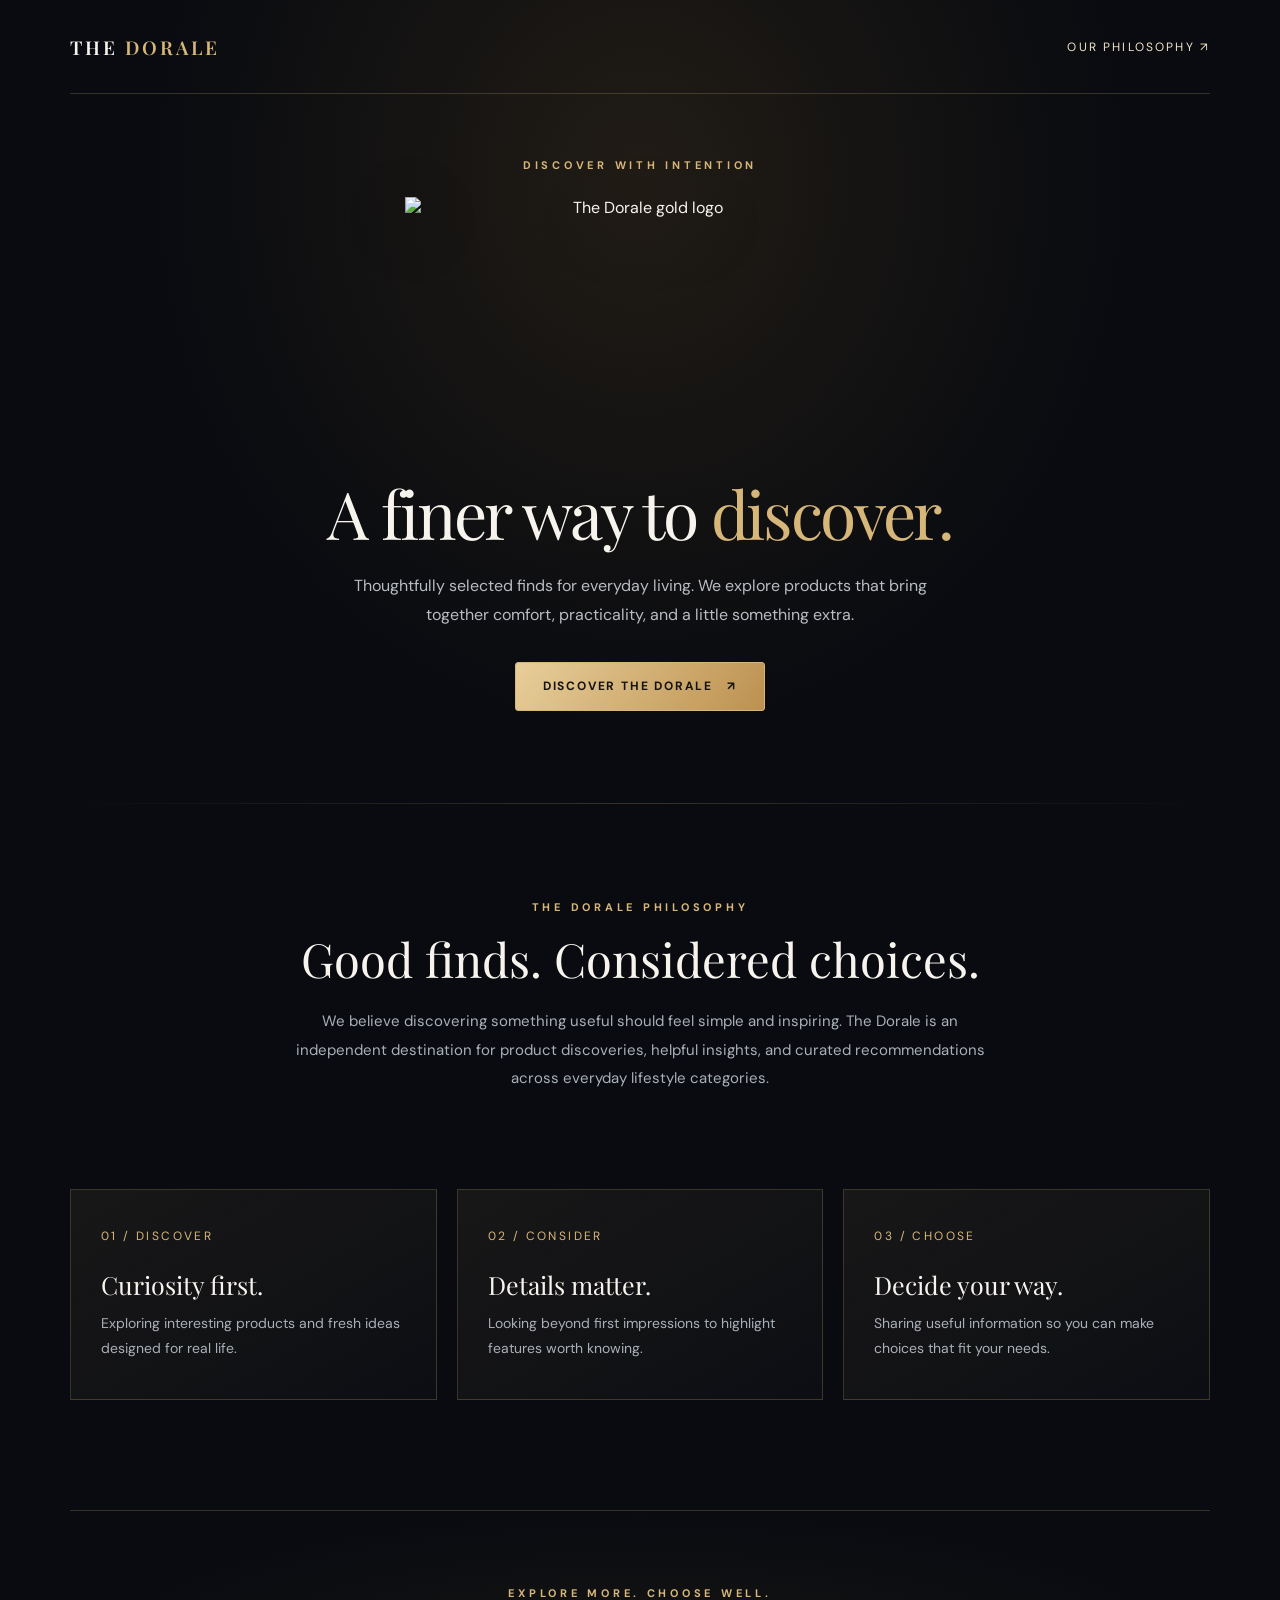
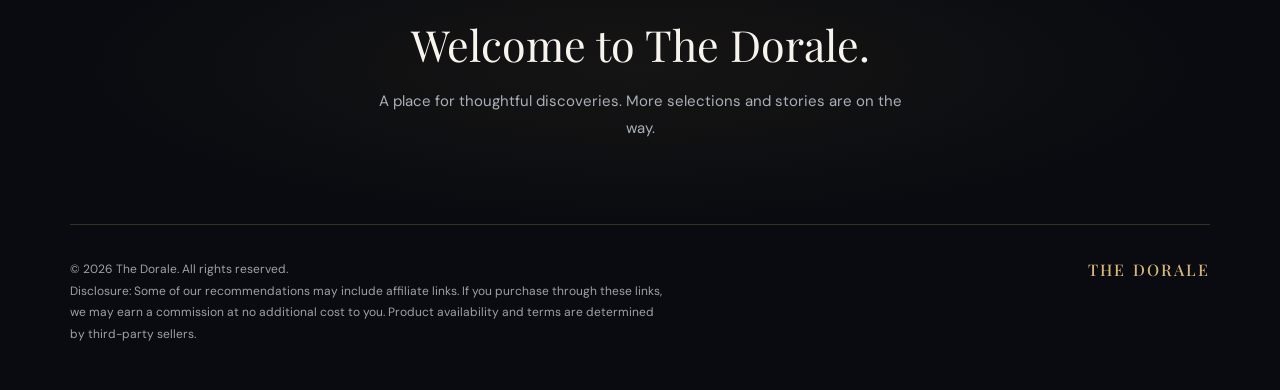
==== commit 1f5ce4c4: "Create index.html for The Dorale website Initial creation of the index.html file with the structure " ====
--- a/index.html
+++ b/index.html
@@ -1,16 +1,60 @@
-<!DOCTYPE html>
-<html lang="en"><head><meta charset="utf-8"/><meta content="width=device-width,initial-scale=1" name="viewport"/><meta content="Explore ProDentim's oral probiotic formula, package comparison, practical considerations and the seller's current offer before you choose." name="description"/><title>ProDentim Buying Guide | The Dorale</title><link href="[data-uri]" rel="icon"/><style>
-:root{--ink:#112932;--sub:#4c6268;--line:#dbe5e4;--forest:#0f6458;--dark:#093e39;--cream:#fbf9f4;--gold:#d6b67f;--mint:#e9f5f0}*{box-sizing:border-box}html{scroll-behavior:smooth}body{margin:0;color:var(--ink);font-family:Inter,ui-sans-serif,system-ui,-apple-system,BlinkMacSystemFont,'Segoe UI',sans-serif;background:#fff;font-size:16px;line-height:1.58}a{color:inherit}header{border-bottom:1px solid var(--line);background:#fff;position:sticky;top:0;z-index:10}nav,.wrap{max-width:1120px;margin:auto;padding-left:24px;padding-right:24px}nav{min-height:70px;display:flex;align-items:center;justify-content:space-between;gap:18px}.brand{font-family:Georgia,serif;font-size:25px;font-weight:700;letter-spacing:-.6px;text-decoration:none;white-space:nowrap}.brand span{color:var(--forest)}nav .links{display:flex;gap:26px;font-size:13px;font-weight:700;color:var(--sub)}nav .links a{text-decoration:none}nav .links a:hover{text-decoration:underline}.btn{display:inline-flex;align-items:center;justify-content:center;border-radius:100px;padding:15px 23px;border:0;background:var(--forest);color:#fff;text-decoration:none;font-weight:800;font-size:15px;box-shadow:0 7px 16px #0f645828;transition:transform .2s}.btn:hover{transform:translateY(-2px);background:var(--dark)}.btn.light{background:#fff;color:var(--dark)}.btn.small{padding:11px 18px;font-size:13px}.kicker{font-size:12px;text-transform:uppercase;letter-spacing:2px;font-weight:850;color:var(--forest)}h1,h2,h3{line-height:1.13;letter-spacing:-1px}h1{font-size:clamp(39px,5vw,66px);margin:16px 0 22px;max-width:650px}h2{font-size:clamp(29px,3.4vw,42px);margin:12px 0 16px}h3{font-size:21px;margin:12px 0}p{margin:0 0 18px;color:var(--sub)}.hero{background:linear-gradient(120deg,#f4f9f6 0%,#fcfbf6 74%);overflow:hidden}.hero-inner{display:grid;grid-template-columns:1.08fr .92fr;align-items:center;gap:30px;padding-top:68px;padding-bottom:66px}.lead{font-size:19px;max-width:615px}.hero-img{width:100%;display:block;filter:none}.hero-photo{position:relative}.hero-photo:before{content:'';position:absolute;inset:11% 6% 4%;background:#e5f3eb;border-radius:50%;filter:blur(55px)}.hero-photo img{position:relative}.minor{color:#647477;font-size:12px;margin-top:13px}.tags{display:flex;flex-wrap:wrap;gap:12px;margin:25px 0}.tag{background:#fff;border:1px solid var(--line);border-radius:100px;padding:9px 12px;font-size:13px;color:var(--ink);font-weight:650}.section{padding:83px 0}.center{text-align:center}.center p{max-width:690px;margin-left:auto;margin-right:auto}.grid3{display:grid;grid-template-columns:repeat(3,minmax(0,1fr));gap:20px}.card{border:1px solid var(--line);border-radius:20px;padding:27px;background:#fff;box-shadow:0 13px 28px #073b3110}.number{display:inline-flex;align-items:center;justify-content:center;width:41px;height:41px;background:var(--mint);color:var(--forest);font-weight:900;border-radius:13px}.split{display:grid;grid-template-columns:1fr 1fr;gap:65px;align-items:center}.figure{background:linear-gradient(145deg,#eaf5ee,#fbfaf5);border-radius:30px;padding:34px;text-align:center}.figure img{width:100%;max-width:460px;max-height:350px;object-fit:contain}.checks{padding:0;margin:18px 0 26px;list-style:none}.checks li{padding:7px 0 7px 30px;position:relative}.checks li:before{content:'✓';position:absolute;left:0;color:var(--forest);font-weight:900}.offwhite{background:var(--cream)}.compare{display:grid;grid-template-columns:repeat(3,1fr);gap:18px;margin-top:35px}.price{border-radius:20px;border:1px solid var(--line);background:#fff;padding:28px;display:flex;flex-direction:column}.price.featured{border:2px solid var(--forest);box-shadow:0 18px 36px #0f645821}.pill{display:inline-block;align-self:flex-start;font-size:11px;letter-spacing:.7px;text-transform:uppercase;background:var(--mint);color:var(--dark);border-radius:80px;padding:6px 10px;font-weight:900}.price h3{margin-bottom:2px}.amount{font-weight:900;font-size:39px;color:var(--ink);line-height:1.2}.amount small{font-size:14px;font-weight:600;color:var(--sub)}.price .desc{font-size:14px;flex:1}.price .btn{margin-top:12px}.fine{font-size:12px;line-height:1.5;color:#667578}.banner{background:var(--dark);border-radius:26px;color:#fff;padding:45px;display:flex;align-items:center;justify-content:space-between;gap:25px}.banner p,.banner .kicker{color:#c5e0da}.banner h2{margin:8px 0 13px}.caution{border-left:3px solid var(--gold);padding:15px 20px;background:#fff9ed;font-size:14px;color:#41565c;border-radius:0 8px 8px 0}.faq details{border-bottom:1px solid var(--line);padding:20px 0}.faq summary{font-weight:800;cursor:pointer}.faq details p{padding-top:14px;margin-bottom:4px}.foot{background:#0e292b;color:#d5e2df;padding:54px 0 25px}.foot p,.foot a{color:#c7d5d2}.foot a{font-size:13px}.foot .brand{color:#fff}.foot-row{display:flex;justify-content:space-between;gap:30px;align-items:flex-start}.foot-links{display:flex;flex-wrap:wrap;gap:16px}.divider{height:1px;background:#345052;margin:32px 0}.policy{font-size:13px}.policy h3{font-size:16px;letter-spacing:0;margin-top:24px;color:#fff}.policy p{font-size:13px;max-width:920px}.sticky{display:none}.inline-link{color:var(--forest);font-weight:700}button{cursor:pointer}@media(max-width:800px){nav{min-height:64px}nav .links{display:none}.hero-inner,.split{grid-template-columns:1fr}.hero-inner{padding-top:42px;padding-bottom:44px}.hero-photo{max-width:530px;margin:auto}.grid3,.compare{grid-template-columns:1fr}.section{padding:60px 0}.split{gap:24px}.banner{display:block;padding:30px}.banner .btn{margin-top:10px}.foot-row{display:block}.foot-links{margin-top:24px}.sticky{display:block;position:fixed;bottom:0;z-index:12;left:0;right:0;background:#fffffff5;border-top:1px solid var(--line);padding:11px 18px;backdrop-filter:blur(10px)}.sticky .btn{width:100%}body{padding-bottom:70px}.btn.small{font-size:12px}}@media(prefers-reduced-motion:reduce){html{scroll-behavior:auto}.btn{transition:none}}
-
-.hero-img,.figure img,.price img{filter:none!important;opacity:1!important;mask:none!important;-webkit-mask:none!important}
-</style></head><body>
-<header><nav><a class="brand" href="#top">The <span>Dorale</span></a><div class="links"><a href="#why">Why ProDentim</a><a href="#packages">Package guide</a><a href="#faq">FAQ</a></div><a class="btn small" href="https://31a717w-fi6vs-acwng61nw85f.hop.clickbank.net" rel="nofollow sponsored noopener" target="_blank">See Seller's Offer ↗</a></nav></header>
-<main id="top"><section class="hero"><div class="wrap hero-inner"><div><div class="kicker">An independent buyer's guide · 2026</div><h1>Considering ProDentim? Make your next step a confident one.</h1><p class="lead">Explore ProDentim's chewable probiotic formula, its ingredients, and the key details to check when comparing packages.</p><div class="tags"><span class="tag">✓ Chewable daily format</span><span class="tag">✓ 3.5 billion CFU listed</span><span class="tag">✓ Seller advertises a 60-day guarantee</span></div><a class="btn" href="https://31a717w-fi6vs-acwng61nw85f.hop.clickbank.net" rel="nofollow sponsored noopener" target="_blank">View ProDentim's Official Offer ↗</a><div class="minor">You will leave The Dorale for the seller's website. We may earn a commission if you buy, at no extra cost to you.</div></div><div class="hero-photo"><img alt="ProDentim probiotic supplement bottles with fruit" class="hero-img" decoding="async" loading="eager" src="[data-uri]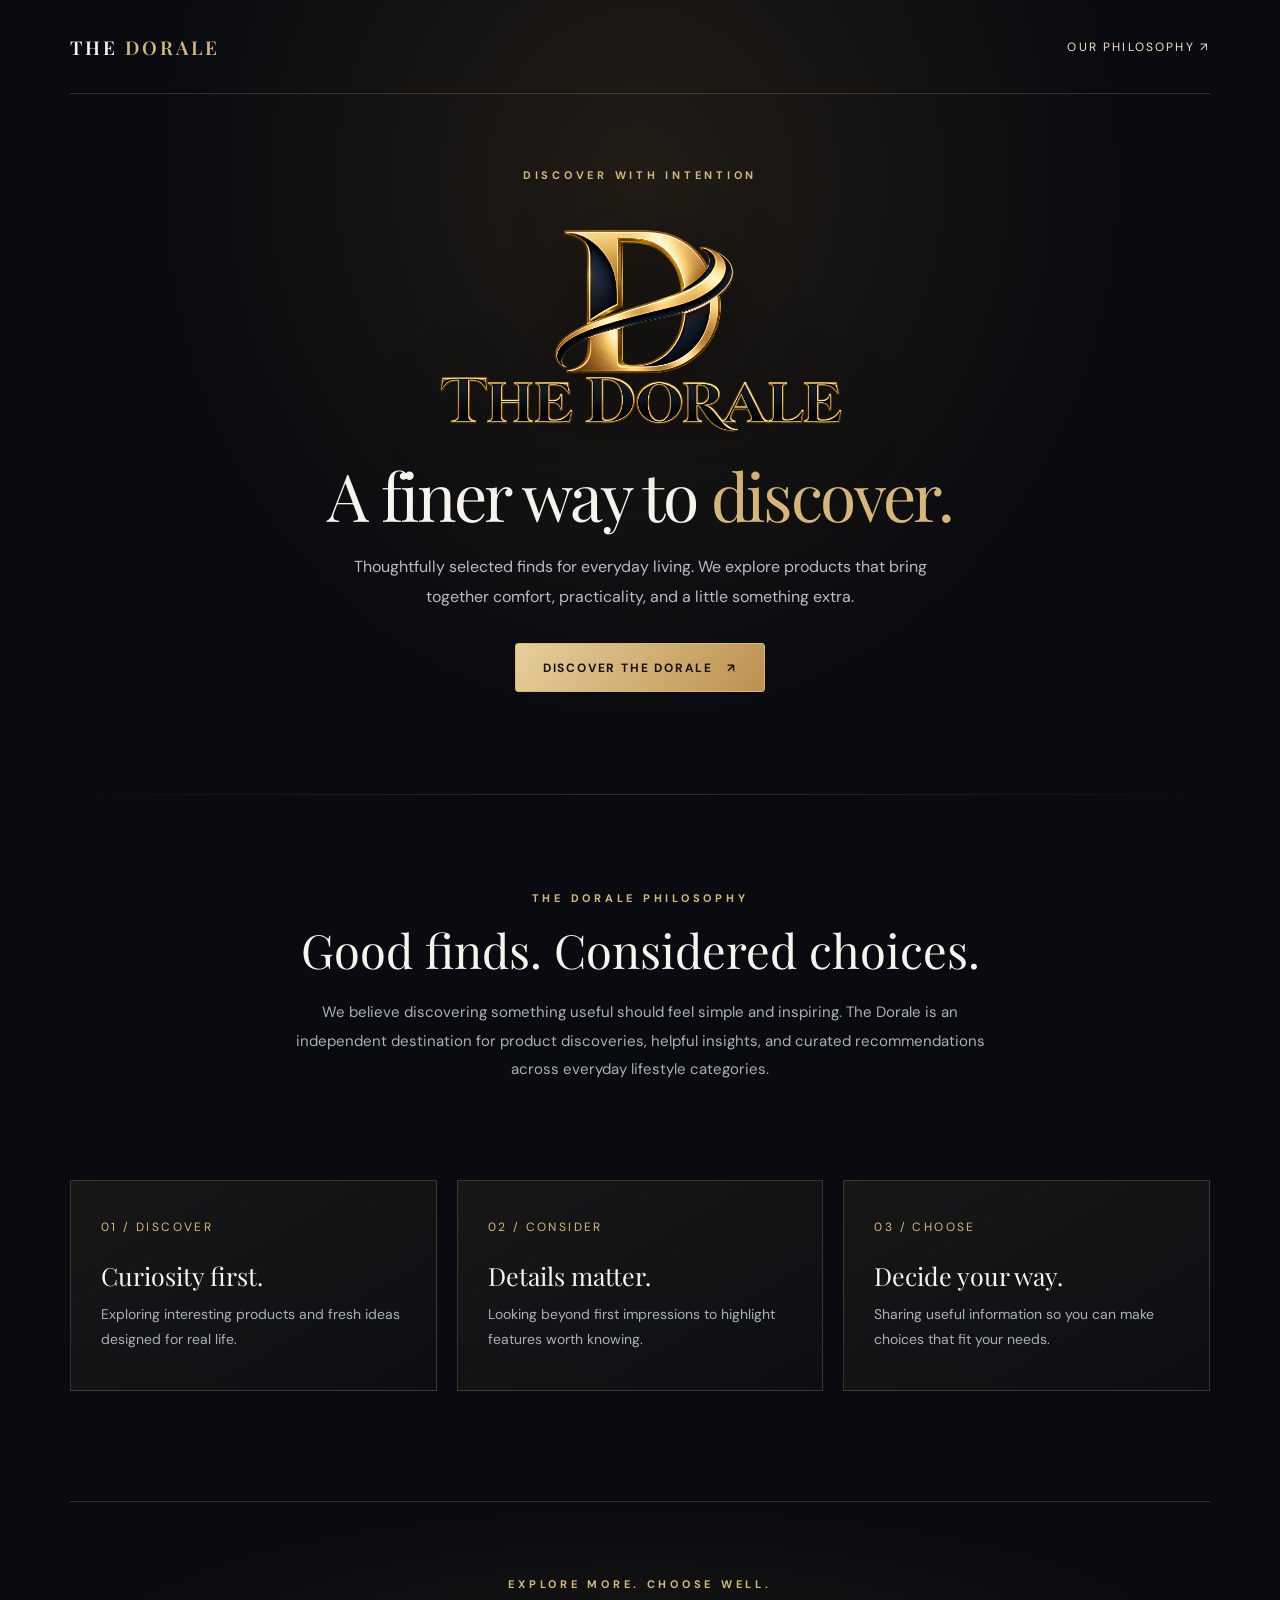
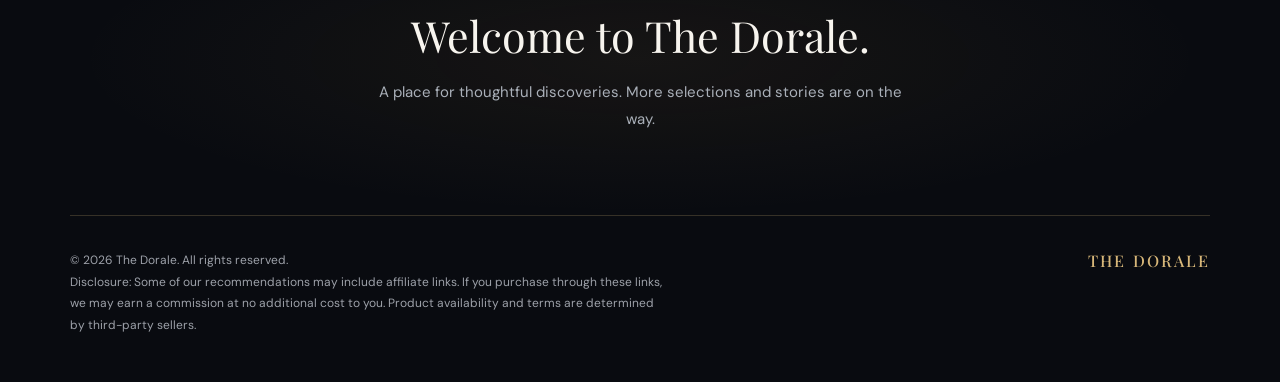
==== commit c5d85a31: "Add tracking script and update HTML structure Added tracking script for analytics and updated docume" ====
--- a/index.html
+++ b/index.html
@@ -1,6 +1,6 @@
 <!DOCTYPE html>
 <html lang="en">
-<head>
+<head><script type="text/javascript">(function(i,m,p,a,c,t){c.ire_o=p;c[p]=c[p]||function(){(c[p].a=c[p].a||[]).push(arguments)};t=a.createElement(m);var z=a.getElementsByTagName(m)[0];t.async=1;t.src=i;z.parentNode.insertBefore(t,z)})('https://utt.impactcdn.com/P-A7971865-f807-41cf-948b-be0c8a68883a1.js','script','impactStat',document,window);impactStat('transformLinks');impactStat('trackImpression');</script>
   <meta charset="UTF-8">
   <meta name="viewport" content="width=device-width, initial-scale=1">
   <meta name="theme-color" content="#0a0c11">
